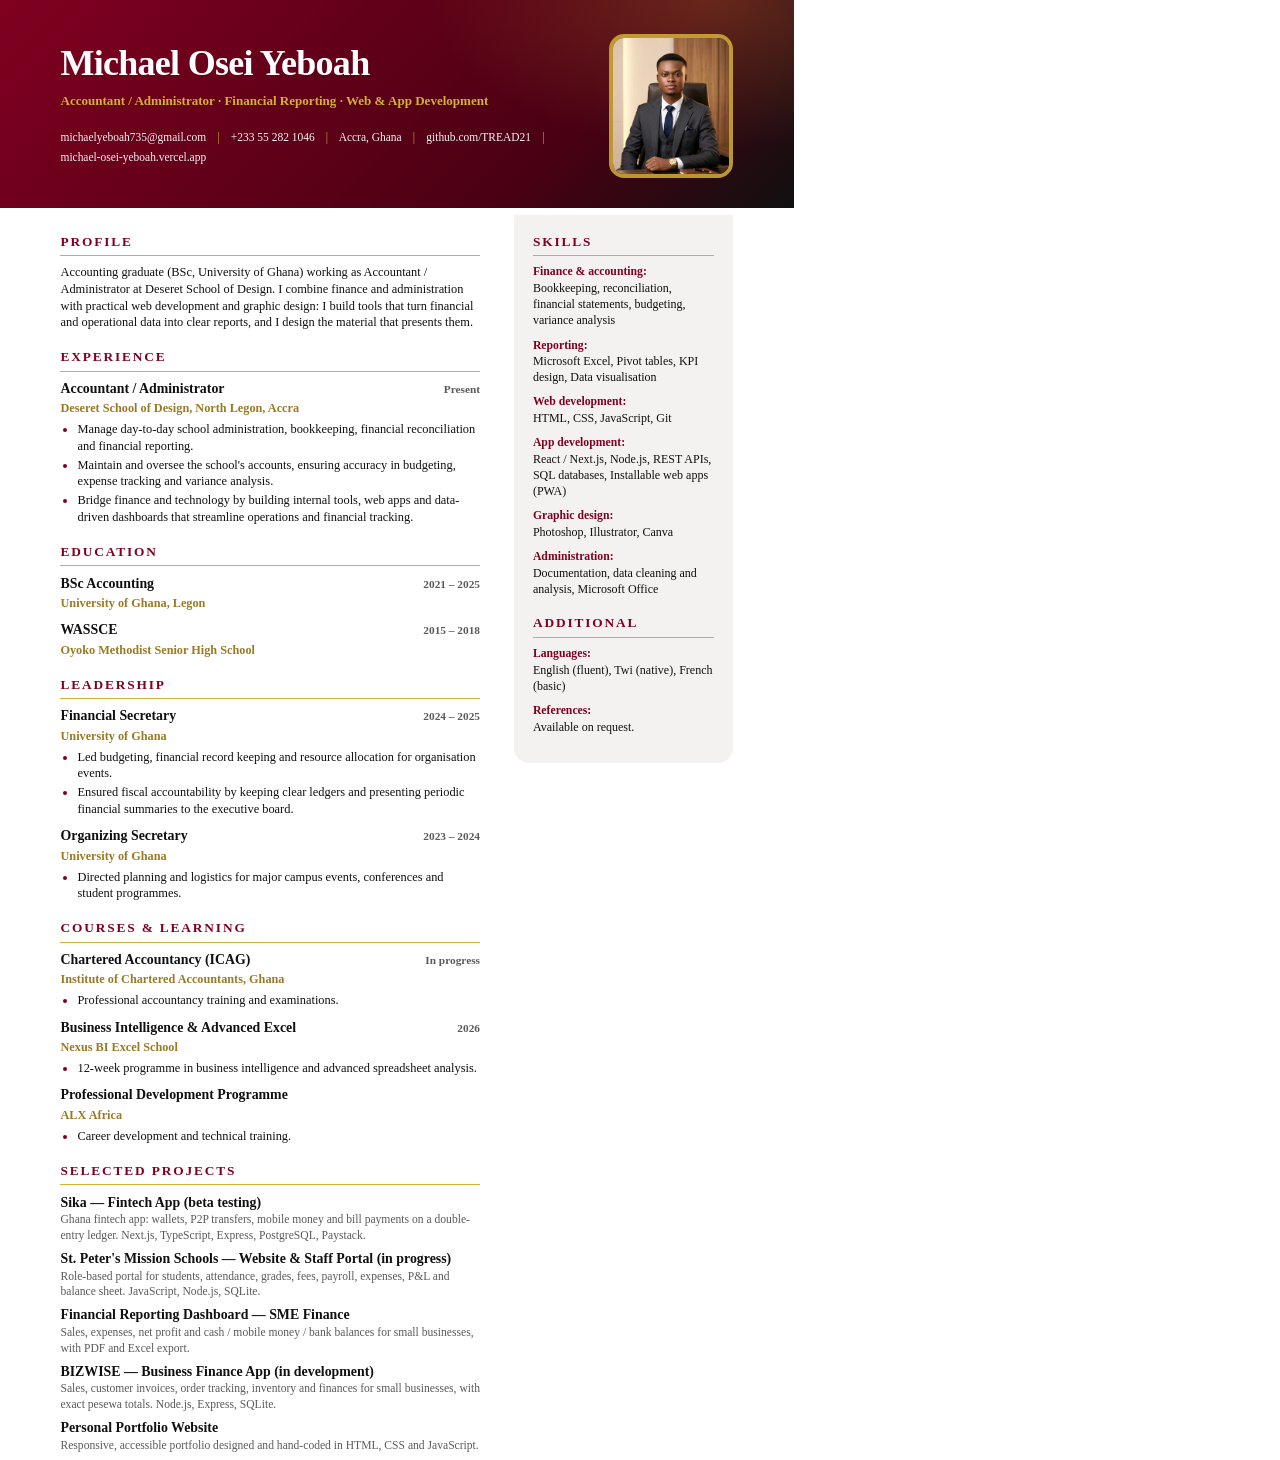
==== cv-source/cv.html @ 25b5ee8e "Add leadership roles, courses and updated About text From the Word CV: Financial Secretary and Organ" ====
<!doctype html><html lang="en"><head><meta charset="utf-8"><title>Michael Osei Yeboah — CV</title>
<style>
@page { size: A4; margin: 14mm 0 12mm; } @page :first { margin-top: 0; }
* { box-sizing: border-box; margin: 0; padding: 0; }
body { font-family: 'Times New Roman', Times, serif; color: #101010; font-size: 9.3pt; line-height: 1.34;
  -webkit-print-color-adjust: exact; print-color-adjust: exact; }
.page { width: 210mm; padding-bottom: 0; }
header { display: flex; align-items: center; gap: 8mm; padding: 9mm 16mm 8mm; color: #fff;
  background: radial-gradient(60% 120% at 90% 0%, rgba(212,175,55,.22), transparent 60%), linear-gradient(135deg, #800020, #4a0013 70%, #101010); }
header .id { flex: 1; min-width: 0; }
h1 { font-family: 'Times New Roman', Times, serif; font-size: 27pt; font-weight: 600; letter-spacing: -.02em; line-height: 1.05; }
.title { color: #D4AF37; font-weight: 700; font-size: 9.8pt; margin-top: 2.5mm; }
.contact { margin-top: 5mm; font-size: 8.6pt; line-height: 1.7; opacity: .95; } .contact span { white-space: nowrap; }
.contact .sep { color: #D4AF37; margin: 0 2.2mm; }
header img { width: 33mm; height: 38mm; object-fit: cover; object-position: center 18%; border-radius: 4mm; border: 1.2mm solid rgba(212,175,55,.85); }
main { padding: 2mm 16mm 0; display: grid; grid-template-columns: 1fr 58mm; gap: 9mm; }
h2 { font-family: 'Times New Roman', Times, serif; font-size: 10pt; letter-spacing: .14em; text-transform: uppercase; color: #800020;
  border-bottom: .5mm solid #D4AF37; padding-bottom: 1.2mm; margin: 4.6mm 0 2.2mm; }
h3 { font-size: 10.4pt; font-weight: 700; }
.row { display: flex; justify-content: space-between; align-items: baseline; gap: 4mm; }
.dates { font-size: 8.5pt; color: #5a5a5a; font-weight: 700; white-space: nowrap; }
.org { color: #9a7a22; font-weight: 700; font-size: 9.2pt; margin: .5mm 0 1.2mm; }
.entry { margin-bottom: 2.6mm; break-inside: avoid; } h2 { break-after: avoid; }
ul { padding-left: 4.5mm; } li { margin-bottom: .6mm; } li::marker { color: #800020; }
.proj { margin-bottom: 1.8mm; break-inside: avoid; } .proj p { color: #5a5a5a; font-size: 8.7pt; }
.side { align-self: start; background: #f4f2f0; border-radius: 0 0 4mm 4mm; padding: 0 5mm 5mm; }
.kv { margin-bottom: 2.4mm; font-size: 9pt; } .kv b { display: block; color: #800020; font-size: 8.8pt; }
mark { background: #fff3b0; color: inherit; padding: 0 .4mm; }
</style></head><body><div class="page">
<header><div class="id"><h1>Michael Osei Yeboah</h1><p class="title">Accountant / Administrator  ·  Financial Reporting  ·  Web &amp; App Development</p><p class="contact"><span>michaelyeboah735@gmail.com</span> <span class="sep">|</span> <span>+233 55 282 1046</span> <span class="sep">|</span> <span>Accra, Ghana</span> <span class="sep">|</span> <span>github.com/TREAD21</span> <span class="sep">|</span> <span>michael-osei-yeboah.vercel.app</span></p></div>
<img src="../assets/images/profile.jpg" alt=""></header>
<main><div>
<h2>Profile</h2><p>Accounting graduate (BSc, University of Ghana) working as Accountant / Administrator at Deseret School of Design. I combine finance and administration with practical web development and graphic design: I build tools that turn financial and operational data into clear reports, and I design the material that presents them.</p>
<h2>Experience</h2><div class="entry"><div class="row"><h3>Accountant / Administrator</h3><span class="dates">Present</span></div><p class="org">Deseret School of Design, North Legon, Accra</p><ul><li>Manage day-to-day school administration, bookkeeping, financial reconciliation and financial reporting.</li><li>Maintain and oversee the school&#x27;s accounts, ensuring accuracy in budgeting, expense tracking and variance analysis.</li><li>Bridge finance and technology by building internal tools, web apps and data-driven dashboards that streamline operations and financial tracking.</li></ul></div>
<h2>Education</h2><div class="entry"><div class="row"><h3>BSc Accounting</h3><span class="dates">2021 – 2025</span></div><p class="org">University of Ghana, Legon</p></div><div class="entry"><div class="row"><h3>WASSCE</h3><span class="dates">2015 – 2018</span></div><p class="org">Oyoko Methodist Senior High School</p></div>
<h2>Leadership</h2><div class="entry"><div class="row"><h3>Financial Secretary</h3><span class="dates">2024 – 2025</span></div><p class="org">University of Ghana</p><ul><li>Led budgeting, financial record keeping and resource allocation for organisation events.</li><li>Ensured fiscal accountability by keeping clear ledgers and presenting periodic financial summaries to the executive board.</li></ul></div><div class="entry"><div class="row"><h3>Organizing Secretary</h3><span class="dates">2023 – 2024</span></div><p class="org">University of Ghana</p><ul><li>Directed planning and logistics for major campus events, conferences and student programmes.</li></ul></div>
<h2>Courses &amp; learning</h2><div class="entry"><div class="row"><h3>Chartered Accountancy (ICAG)</h3><span class="dates">In progress</span></div><p class="org">Institute of Chartered Accountants, Ghana</p><ul><li>Professional accountancy training and examinations.</li></ul></div><div class="entry"><div class="row"><h3>Business Intelligence &amp; Advanced Excel</h3><span class="dates">2026</span></div><p class="org">Nexus BI Excel School</p><ul><li>12-week programme in business intelligence and advanced spreadsheet analysis.</li></ul></div><div class="entry"><div class="row"><h3>Professional Development Programme</h3><span class="dates"></span></div><p class="org">ALX Africa</p><ul><li>Career development and technical training.</li></ul></div>
<h2>Selected projects</h2><div class="proj"><h3>Sika — Fintech App (beta testing)</h3><p>Ghana fintech app: wallets, P2P transfers, mobile money and bill payments on a double-entry ledger. Next.js, TypeScript, Express, PostgreSQL, Paystack.</p></div><div class="proj"><h3>St. Peter&#x27;s Mission Schools — Website &amp; Staff Portal (in progress)</h3><p>Role-based portal for students, attendance, grades, fees, payroll, expenses, P&amp;L and balance sheet. JavaScript, Node.js, SQLite.</p></div><div class="proj"><h3>Financial Reporting Dashboard — SME Finance</h3><p>Sales, expenses, net profit and cash / mobile money / bank balances for small businesses, with PDF and Excel export.</p></div><div class="proj"><h3>BIZWISE — Business Finance App (in development)</h3><p>Sales, customer invoices, order tracking, inventory and finances for small businesses, with exact pesewa totals. Node.js, Express, SQLite.</p></div><div class="proj"><h3>Personal Portfolio Website</h3><p>Responsive, accessible portfolio designed and hand-coded in HTML, CSS and JavaScript.</p></div>
</div><aside class="side"><h2>Skills</h2><p class="kv"><b>Finance &amp; accounting:</b> Bookkeeping, reconciliation, financial statements, budgeting, variance analysis</p><p class="kv"><b>Reporting:</b> Microsoft Excel, Pivot tables, KPI design, Data visualisation</p><p class="kv"><b>Web development:</b> HTML, CSS, JavaScript, Git</p><p class="kv"><b>App development:</b> React / Next.js, Node.js, REST APIs, SQL databases, Installable web apps (PWA)</p><p class="kv"><b>Graphic design:</b> Photoshop, Illustrator, Canva</p><p class="kv"><b>Administration:</b> Documentation, data cleaning and analysis, Microsoft Office</p><h2>Additional</h2><p class="kv"><b>Languages:</b> English (fluent), Twi (native), French (basic)</p><p class="kv"><b>References:</b> Available on request.</p></aside></main>
</div></body></html>
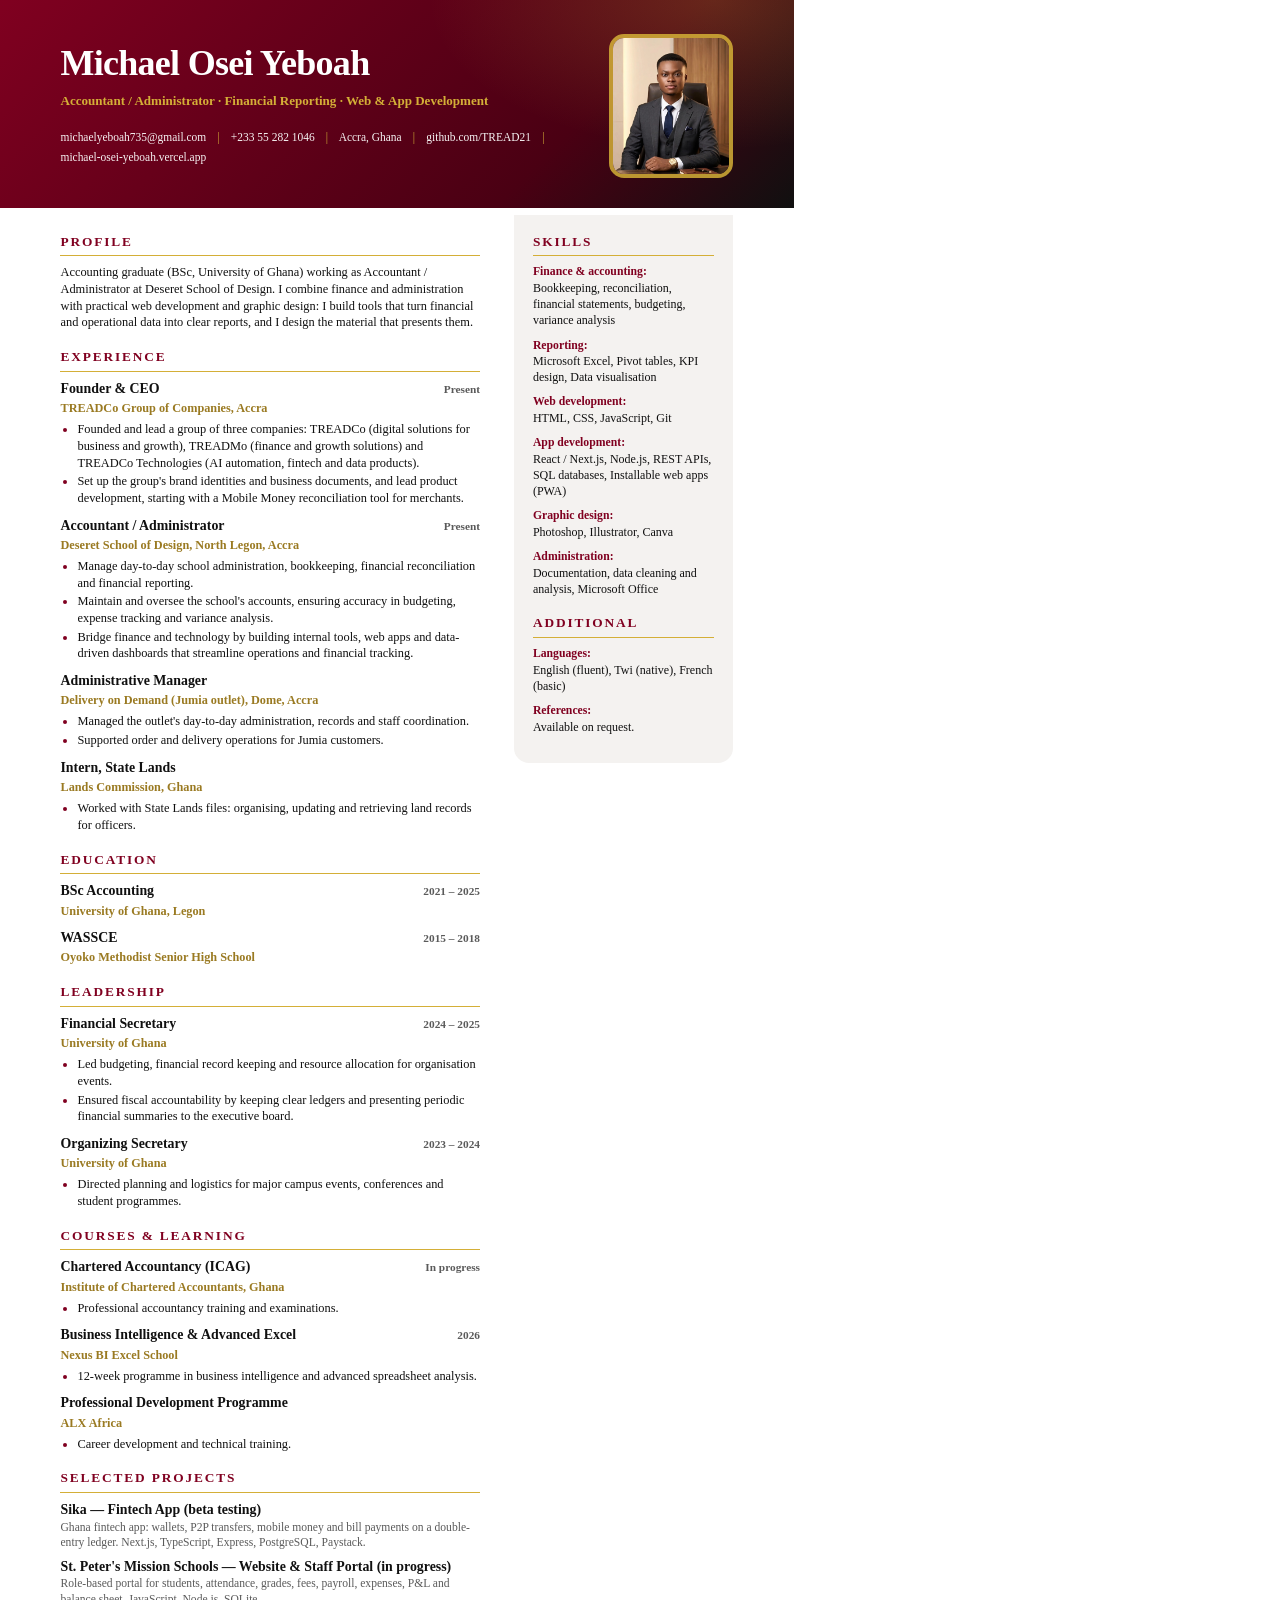
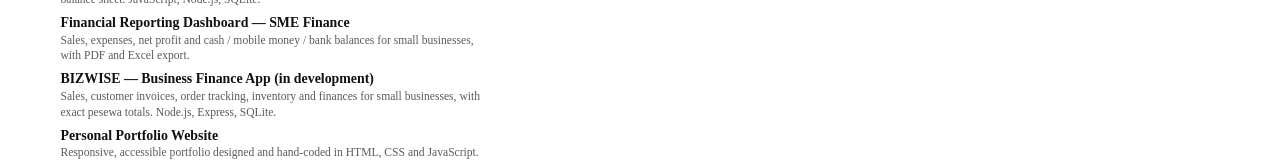
==== commit 6b6ccedc: "Add TREADCo, Jumia outlet and Lands Commission roles Founder & CEO of the TREADCo Group (TREADCo, TR" ====
--- a/cv-source/cv.html
+++ b/cv-source/cv.html
@@ -31,7 +31,7 @@
 <img src="../assets/images/profile.jpg" alt=""></header>
 <main><div>
 <h2>Profile</h2><p>Accounting graduate (BSc, University of Ghana) working as Accountant / Administrator at Deseret School of Design. I combine finance and administration with practical web development and graphic design: I build tools that turn financial and operational data into clear reports, and I design the material that presents them.</p>
-<h2>Experience</h2><div class="entry"><div class="row"><h3>Accountant / Administrator</h3><span class="dates">Present</span></div><p class="org">Deseret School of Design, North Legon, Accra</p><ul><li>Manage day-to-day school administration, bookkeeping, financial reconciliation and financial reporting.</li><li>Maintain and oversee the school&#x27;s accounts, ensuring accuracy in budgeting, expense tracking and variance analysis.</li><li>Bridge finance and technology by building internal tools, web apps and data-driven dashboards that streamline operations and financial tracking.</li></ul></div>
+<h2>Experience</h2><div class="entry"><div class="row"><h3>Founder &amp; CEO</h3><span class="dates">Present</span></div><p class="org">TREADCo Group of Companies, Accra</p><ul><li>Founded and lead a group of three companies: TREADCo (digital solutions for business and growth), TREADMo (finance and growth solutions) and TREADCo Technologies (AI automation, fintech and data products).</li><li>Set up the group&#x27;s brand identities and business documents, and lead product development, starting with a Mobile Money reconciliation tool for merchants.</li></ul></div><div class="entry"><div class="row"><h3>Accountant / Administrator</h3><span class="dates">Present</span></div><p class="org">Deseret School of Design, North Legon, Accra</p><ul><li>Manage day-to-day school administration, bookkeeping, financial reconciliation and financial reporting.</li><li>Maintain and oversee the school&#x27;s accounts, ensuring accuracy in budgeting, expense tracking and variance analysis.</li><li>Bridge finance and technology by building internal tools, web apps and data-driven dashboards that streamline operations and financial tracking.</li></ul></div><div class="entry"><div class="row"><h3>Administrative Manager</h3><span class="dates"></span></div><p class="org">Delivery on Demand (Jumia outlet), Dome, Accra</p><ul><li>Managed the outlet&#x27;s day-to-day administration, records and staff coordination.</li><li>Supported order and delivery operations for Jumia customers.</li></ul></div><div class="entry"><div class="row"><h3>Intern, State Lands</h3><span class="dates"></span></div><p class="org">Lands Commission, Ghana</p><ul><li>Worked with State Lands files: organising, updating and retrieving land records for officers.</li></ul></div>
 <h2>Education</h2><div class="entry"><div class="row"><h3>BSc Accounting</h3><span class="dates">2021 – 2025</span></div><p class="org">University of Ghana, Legon</p></div><div class="entry"><div class="row"><h3>WASSCE</h3><span class="dates">2015 – 2018</span></div><p class="org">Oyoko Methodist Senior High School</p></div>
 <h2>Leadership</h2><div class="entry"><div class="row"><h3>Financial Secretary</h3><span class="dates">2024 – 2025</span></div><p class="org">University of Ghana</p><ul><li>Led budgeting, financial record keeping and resource allocation for organisation events.</li><li>Ensured fiscal accountability by keeping clear ledgers and presenting periodic financial summaries to the executive board.</li></ul></div><div class="entry"><div class="row"><h3>Organizing Secretary</h3><span class="dates">2023 – 2024</span></div><p class="org">University of Ghana</p><ul><li>Directed planning and logistics for major campus events, conferences and student programmes.</li></ul></div>
 <h2>Courses &amp; learning</h2><div class="entry"><div class="row"><h3>Chartered Accountancy (ICAG)</h3><span class="dates">In progress</span></div><p class="org">Institute of Chartered Accountants, Ghana</p><ul><li>Professional accountancy training and examinations.</li></ul></div><div class="entry"><div class="row"><h3>Business Intelligence &amp; Advanced Excel</h3><span class="dates">2026</span></div><p class="org">Nexus BI Excel School</p><ul><li>12-week programme in business intelligence and advanced spreadsheet analysis.</li></ul></div><div class="entry"><div class="row"><h3>Professional Development Programme</h3><span class="dates"></span></div><p class="org">ALX Africa</p><ul><li>Career development and technical training.</li></ul></div>
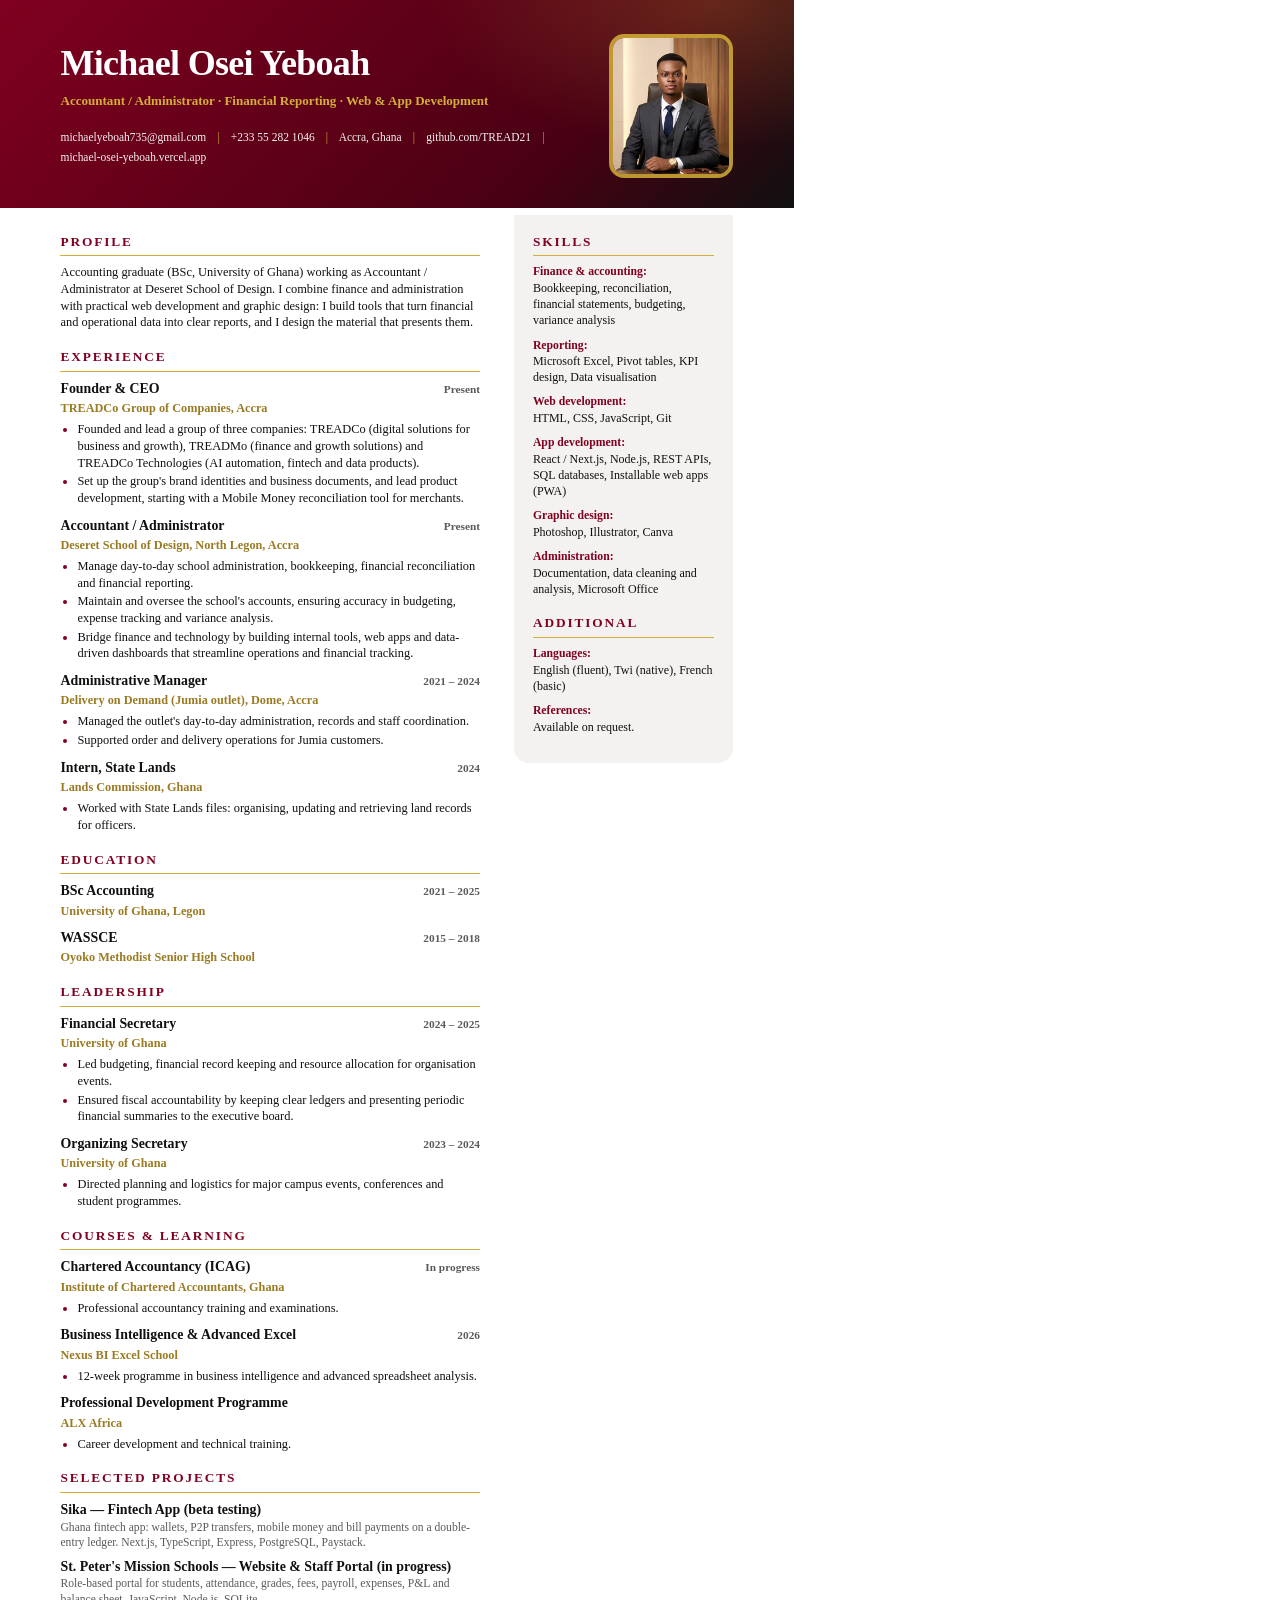
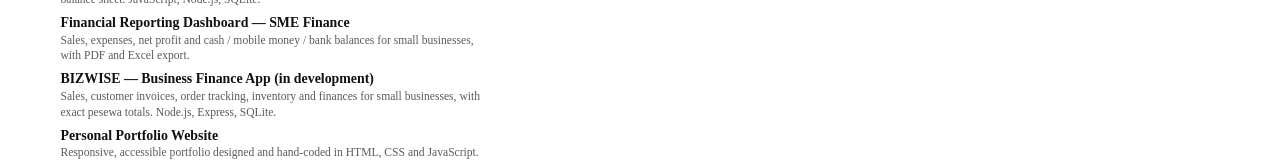
==== commit 6d1fac1d: "Add dates for the Jumia outlet (2021–2024) and Lands Commission (2024) roles Co-Authored-By: Claude " ====
--- a/cv-source/cv.html
+++ b/cv-source/cv.html
@@ -31,7 +31,7 @@
 <img src="../assets/images/profile.jpg" alt=""></header>
 <main><div>
 <h2>Profile</h2><p>Accounting graduate (BSc, University of Ghana) working as Accountant / Administrator at Deseret School of Design. I combine finance and administration with practical web development and graphic design: I build tools that turn financial and operational data into clear reports, and I design the material that presents them.</p>
-<h2>Experience</h2><div class="entry"><div class="row"><h3>Founder &amp; CEO</h3><span class="dates">Present</span></div><p class="org">TREADCo Group of Companies, Accra</p><ul><li>Founded and lead a group of three companies: TREADCo (digital solutions for business and growth), TREADMo (finance and growth solutions) and TREADCo Technologies (AI automation, fintech and data products).</li><li>Set up the group&#x27;s brand identities and business documents, and lead product development, starting with a Mobile Money reconciliation tool for merchants.</li></ul></div><div class="entry"><div class="row"><h3>Accountant / Administrator</h3><span class="dates">Present</span></div><p class="org">Deseret School of Design, North Legon, Accra</p><ul><li>Manage day-to-day school administration, bookkeeping, financial reconciliation and financial reporting.</li><li>Maintain and oversee the school&#x27;s accounts, ensuring accuracy in budgeting, expense tracking and variance analysis.</li><li>Bridge finance and technology by building internal tools, web apps and data-driven dashboards that streamline operations and financial tracking.</li></ul></div><div class="entry"><div class="row"><h3>Administrative Manager</h3><span class="dates"></span></div><p class="org">Delivery on Demand (Jumia outlet), Dome, Accra</p><ul><li>Managed the outlet&#x27;s day-to-day administration, records and staff coordination.</li><li>Supported order and delivery operations for Jumia customers.</li></ul></div><div class="entry"><div class="row"><h3>Intern, State Lands</h3><span class="dates"></span></div><p class="org">Lands Commission, Ghana</p><ul><li>Worked with State Lands files: organising, updating and retrieving land records for officers.</li></ul></div>
+<h2>Experience</h2><div class="entry"><div class="row"><h3>Founder &amp; CEO</h3><span class="dates">Present</span></div><p class="org">TREADCo Group of Companies, Accra</p><ul><li>Founded and lead a group of three companies: TREADCo (digital solutions for business and growth), TREADMo (finance and growth solutions) and TREADCo Technologies (AI automation, fintech and data products).</li><li>Set up the group&#x27;s brand identities and business documents, and lead product development, starting with a Mobile Money reconciliation tool for merchants.</li></ul></div><div class="entry"><div class="row"><h3>Accountant / Administrator</h3><span class="dates">Present</span></div><p class="org">Deseret School of Design, North Legon, Accra</p><ul><li>Manage day-to-day school administration, bookkeeping, financial reconciliation and financial reporting.</li><li>Maintain and oversee the school&#x27;s accounts, ensuring accuracy in budgeting, expense tracking and variance analysis.</li><li>Bridge finance and technology by building internal tools, web apps and data-driven dashboards that streamline operations and financial tracking.</li></ul></div><div class="entry"><div class="row"><h3>Administrative Manager</h3><span class="dates">2021 – 2024</span></div><p class="org">Delivery on Demand (Jumia outlet), Dome, Accra</p><ul><li>Managed the outlet&#x27;s day-to-day administration, records and staff coordination.</li><li>Supported order and delivery operations for Jumia customers.</li></ul></div><div class="entry"><div class="row"><h3>Intern, State Lands</h3><span class="dates">2024</span></div><p class="org">Lands Commission, Ghana</p><ul><li>Worked with State Lands files: organising, updating and retrieving land records for officers.</li></ul></div>
 <h2>Education</h2><div class="entry"><div class="row"><h3>BSc Accounting</h3><span class="dates">2021 – 2025</span></div><p class="org">University of Ghana, Legon</p></div><div class="entry"><div class="row"><h3>WASSCE</h3><span class="dates">2015 – 2018</span></div><p class="org">Oyoko Methodist Senior High School</p></div>
 <h2>Leadership</h2><div class="entry"><div class="row"><h3>Financial Secretary</h3><span class="dates">2024 – 2025</span></div><p class="org">University of Ghana</p><ul><li>Led budgeting, financial record keeping and resource allocation for organisation events.</li><li>Ensured fiscal accountability by keeping clear ledgers and presenting periodic financial summaries to the executive board.</li></ul></div><div class="entry"><div class="row"><h3>Organizing Secretary</h3><span class="dates">2023 – 2024</span></div><p class="org">University of Ghana</p><ul><li>Directed planning and logistics for major campus events, conferences and student programmes.</li></ul></div>
 <h2>Courses &amp; learning</h2><div class="entry"><div class="row"><h3>Chartered Accountancy (ICAG)</h3><span class="dates">In progress</span></div><p class="org">Institute of Chartered Accountants, Ghana</p><ul><li>Professional accountancy training and examinations.</li></ul></div><div class="entry"><div class="row"><h3>Business Intelligence &amp; Advanced Excel</h3><span class="dates">2026</span></div><p class="org">Nexus BI Excel School</p><ul><li>12-week programme in business intelligence and advanced spreadsheet analysis.</li></ul></div><div class="entry"><div class="row"><h3>Professional Development Programme</h3><span class="dates"></span></div><p class="org">ALX Africa</p><ul><li>Career development and technical training.</li></ul></div>
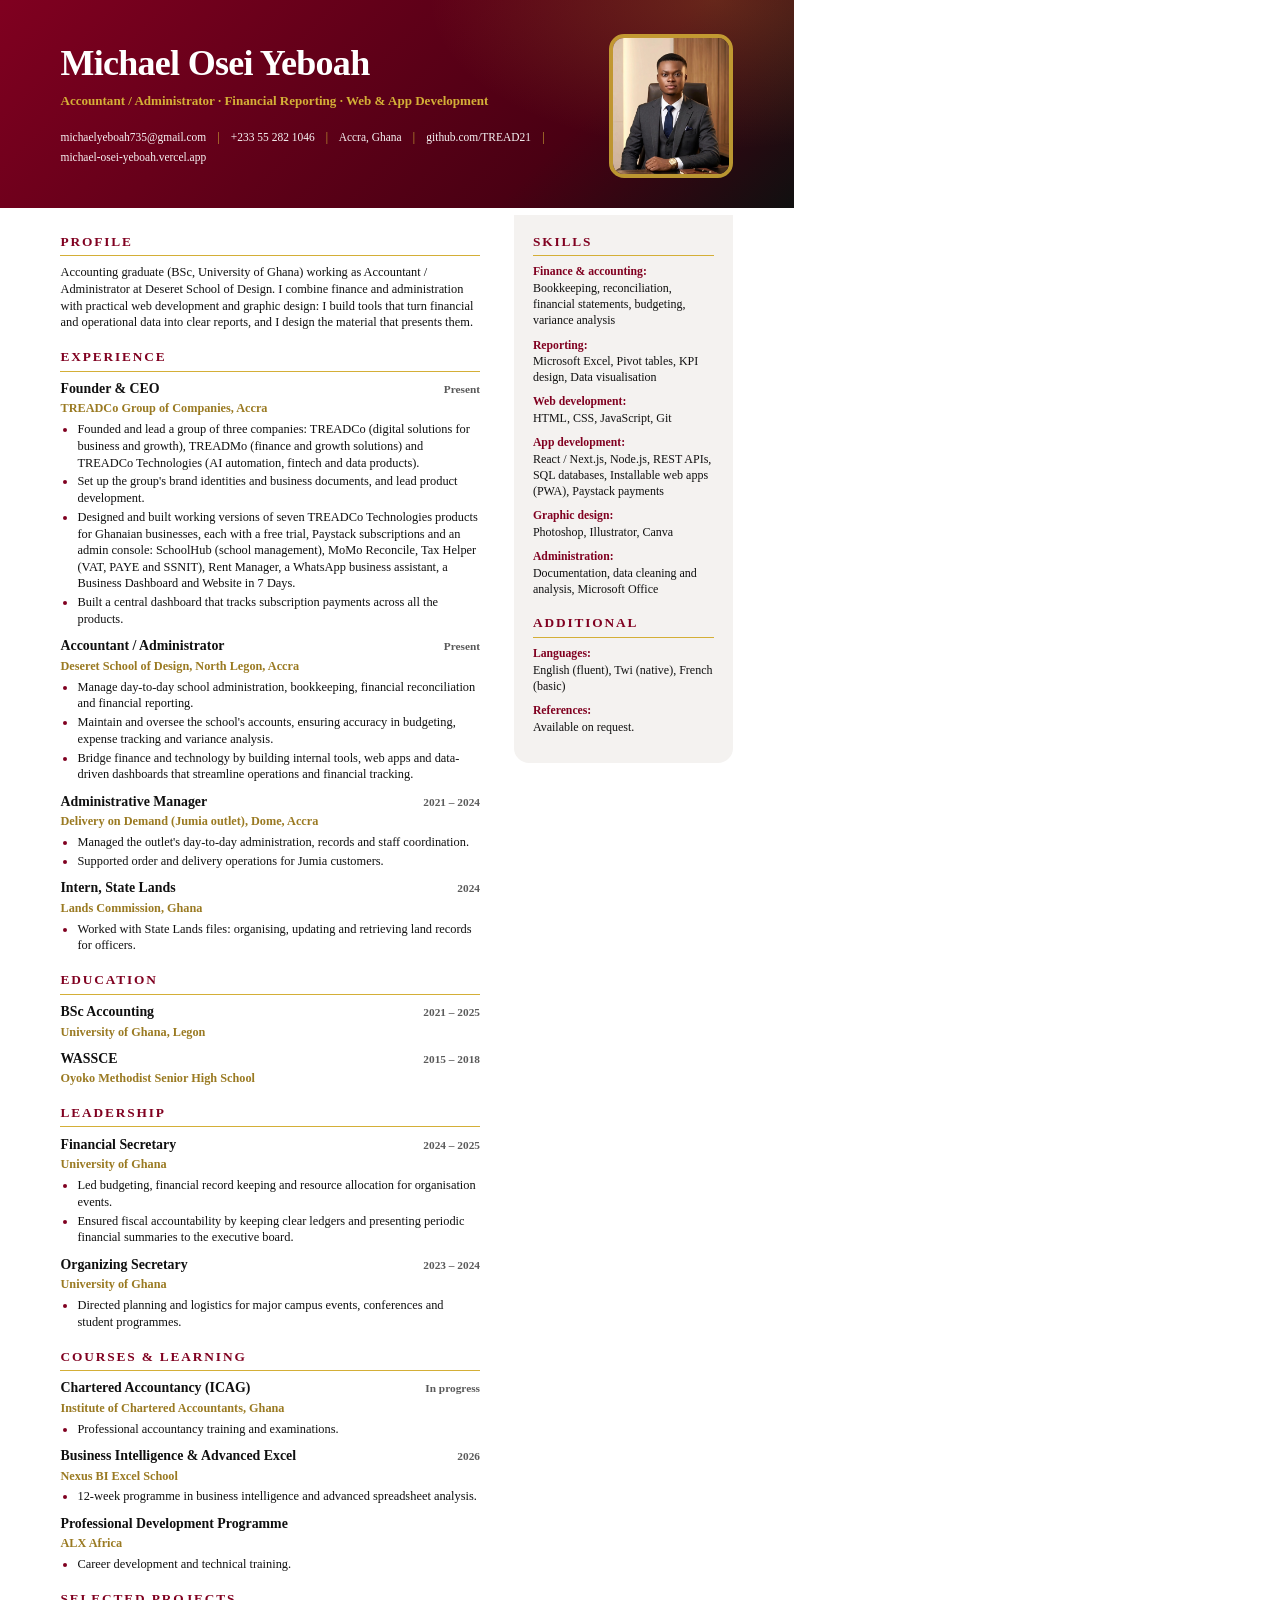
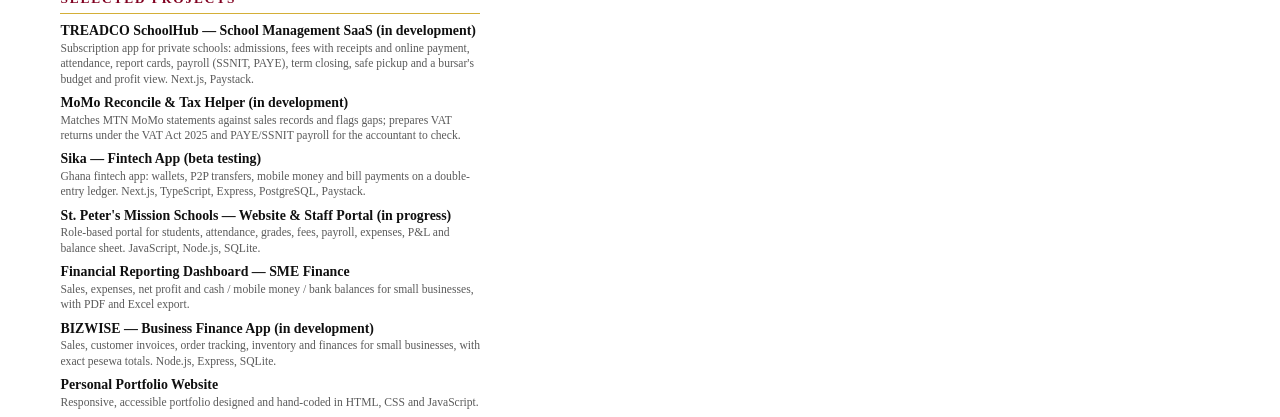
==== commit d63fecef: "Add TREADCo Technologies product work to the CV, résumé and website Co-Authored-By: Claude Opus 5.5 " ====
--- a/cv-source/cv.html
+++ b/cv-source/cv.html
@@ -31,10 +31,10 @@
 <img src="../assets/images/profile.jpg" alt=""></header>
 <main><div>
 <h2>Profile</h2><p>Accounting graduate (BSc, University of Ghana) working as Accountant / Administrator at Deseret School of Design. I combine finance and administration with practical web development and graphic design: I build tools that turn financial and operational data into clear reports, and I design the material that presents them.</p>
-<h2>Experience</h2><div class="entry"><div class="row"><h3>Founder &amp; CEO</h3><span class="dates">Present</span></div><p class="org">TREADCo Group of Companies, Accra</p><ul><li>Founded and lead a group of three companies: TREADCo (digital solutions for business and growth), TREADMo (finance and growth solutions) and TREADCo Technologies (AI automation, fintech and data products).</li><li>Set up the group&#x27;s brand identities and business documents, and lead product development, starting with a Mobile Money reconciliation tool for merchants.</li></ul></div><div class="entry"><div class="row"><h3>Accountant / Administrator</h3><span class="dates">Present</span></div><p class="org">Deseret School of Design, North Legon, Accra</p><ul><li>Manage day-to-day school administration, bookkeeping, financial reconciliation and financial reporting.</li><li>Maintain and oversee the school&#x27;s accounts, ensuring accuracy in budgeting, expense tracking and variance analysis.</li><li>Bridge finance and technology by building internal tools, web apps and data-driven dashboards that streamline operations and financial tracking.</li></ul></div><div class="entry"><div class="row"><h3>Administrative Manager</h3><span class="dates">2021 – 2024</span></div><p class="org">Delivery on Demand (Jumia outlet), Dome, Accra</p><ul><li>Managed the outlet&#x27;s day-to-day administration, records and staff coordination.</li><li>Supported order and delivery operations for Jumia customers.</li></ul></div><div class="entry"><div class="row"><h3>Intern, State Lands</h3><span class="dates">2024</span></div><p class="org">Lands Commission, Ghana</p><ul><li>Worked with State Lands files: organising, updating and retrieving land records for officers.</li></ul></div>
+<h2>Experience</h2><div class="entry"><div class="row"><h3>Founder &amp; CEO</h3><span class="dates">Present</span></div><p class="org">TREADCo Group of Companies, Accra</p><ul><li>Founded and lead a group of three companies: TREADCo (digital solutions for business and growth), TREADMo (finance and growth solutions) and TREADCo Technologies (AI automation, fintech and data products).</li><li>Set up the group&#x27;s brand identities and business documents, and lead product development.</li><li>Designed and built working versions of seven TREADCo Technologies products for Ghanaian businesses, each with a free trial, Paystack subscriptions and an admin console: SchoolHub (school management), MoMo Reconcile, Tax Helper (VAT, PAYE and SSNIT), Rent Manager, a WhatsApp business assistant, a Business Dashboard and Website in 7 Days.</li><li>Built a central dashboard that tracks subscription payments across all the products.</li></ul></div><div class="entry"><div class="row"><h3>Accountant / Administrator</h3><span class="dates">Present</span></div><p class="org">Deseret School of Design, North Legon, Accra</p><ul><li>Manage day-to-day school administration, bookkeeping, financial reconciliation and financial reporting.</li><li>Maintain and oversee the school&#x27;s accounts, ensuring accuracy in budgeting, expense tracking and variance analysis.</li><li>Bridge finance and technology by building internal tools, web apps and data-driven dashboards that streamline operations and financial tracking.</li></ul></div><div class="entry"><div class="row"><h3>Administrative Manager</h3><span class="dates">2021 – 2024</span></div><p class="org">Delivery on Demand (Jumia outlet), Dome, Accra</p><ul><li>Managed the outlet&#x27;s day-to-day administration, records and staff coordination.</li><li>Supported order and delivery operations for Jumia customers.</li></ul></div><div class="entry"><div class="row"><h3>Intern, State Lands</h3><span class="dates">2024</span></div><p class="org">Lands Commission, Ghana</p><ul><li>Worked with State Lands files: organising, updating and retrieving land records for officers.</li></ul></div>
 <h2>Education</h2><div class="entry"><div class="row"><h3>BSc Accounting</h3><span class="dates">2021 – 2025</span></div><p class="org">University of Ghana, Legon</p></div><div class="entry"><div class="row"><h3>WASSCE</h3><span class="dates">2015 – 2018</span></div><p class="org">Oyoko Methodist Senior High School</p></div>
 <h2>Leadership</h2><div class="entry"><div class="row"><h3>Financial Secretary</h3><span class="dates">2024 – 2025</span></div><p class="org">University of Ghana</p><ul><li>Led budgeting, financial record keeping and resource allocation for organisation events.</li><li>Ensured fiscal accountability by keeping clear ledgers and presenting periodic financial summaries to the executive board.</li></ul></div><div class="entry"><div class="row"><h3>Organizing Secretary</h3><span class="dates">2023 – 2024</span></div><p class="org">University of Ghana</p><ul><li>Directed planning and logistics for major campus events, conferences and student programmes.</li></ul></div>
 <h2>Courses &amp; learning</h2><div class="entry"><div class="row"><h3>Chartered Accountancy (ICAG)</h3><span class="dates">In progress</span></div><p class="org">Institute of Chartered Accountants, Ghana</p><ul><li>Professional accountancy training and examinations.</li></ul></div><div class="entry"><div class="row"><h3>Business Intelligence &amp; Advanced Excel</h3><span class="dates">2026</span></div><p class="org">Nexus BI Excel School</p><ul><li>12-week programme in business intelligence and advanced spreadsheet analysis.</li></ul></div><div class="entry"><div class="row"><h3>Professional Development Programme</h3><span class="dates"></span></div><p class="org">ALX Africa</p><ul><li>Career development and technical training.</li></ul></div>
-<h2>Selected projects</h2><div class="proj"><h3>Sika — Fintech App (beta testing)</h3><p>Ghana fintech app: wallets, P2P transfers, mobile money and bill payments on a double-entry ledger. Next.js, TypeScript, Express, PostgreSQL, Paystack.</p></div><div class="proj"><h3>St. Peter&#x27;s Mission Schools — Website &amp; Staff Portal (in progress)</h3><p>Role-based portal for students, attendance, grades, fees, payroll, expenses, P&amp;L and balance sheet. JavaScript, Node.js, SQLite.</p></div><div class="proj"><h3>Financial Reporting Dashboard — SME Finance</h3><p>Sales, expenses, net profit and cash / mobile money / bank balances for small businesses, with PDF and Excel export.</p></div><div class="proj"><h3>BIZWISE — Business Finance App (in development)</h3><p>Sales, customer invoices, order tracking, inventory and finances for small businesses, with exact pesewa totals. Node.js, Express, SQLite.</p></div><div class="proj"><h3>Personal Portfolio Website</h3><p>Responsive, accessible portfolio designed and hand-coded in HTML, CSS and JavaScript.</p></div>
-</div><aside class="side"><h2>Skills</h2><p class="kv"><b>Finance &amp; accounting:</b> Bookkeeping, reconciliation, financial statements, budgeting, variance analysis</p><p class="kv"><b>Reporting:</b> Microsoft Excel, Pivot tables, KPI design, Data visualisation</p><p class="kv"><b>Web development:</b> HTML, CSS, JavaScript, Git</p><p class="kv"><b>App development:</b> React / Next.js, Node.js, REST APIs, SQL databases, Installable web apps (PWA)</p><p class="kv"><b>Graphic design:</b> Photoshop, Illustrator, Canva</p><p class="kv"><b>Administration:</b> Documentation, data cleaning and analysis, Microsoft Office</p><h2>Additional</h2><p class="kv"><b>Languages:</b> English (fluent), Twi (native), French (basic)</p><p class="kv"><b>References:</b> Available on request.</p></aside></main>
+<h2>Selected projects</h2><div class="proj"><h3>TREADCO SchoolHub — School Management SaaS (in development)</h3><p>Subscription app for private schools: admissions, fees with receipts and online payment, attendance, report cards, payroll (SSNIT, PAYE), term closing, safe pickup and a bursar&#x27;s budget and profit view. Next.js, Paystack.</p></div><div class="proj"><h3>MoMo Reconcile &amp; Tax Helper (in development)</h3><p>Matches MTN MoMo statements against sales records and flags gaps; prepares VAT returns under the VAT Act 2025 and PAYE/SSNIT payroll for the accountant to check.</p></div><div class="proj"><h3>Sika — Fintech App (beta testing)</h3><p>Ghana fintech app: wallets, P2P transfers, mobile money and bill payments on a double-entry ledger. Next.js, TypeScript, Express, PostgreSQL, Paystack.</p></div><div class="proj"><h3>St. Peter&#x27;s Mission Schools — Website &amp; Staff Portal (in progress)</h3><p>Role-based portal for students, attendance, grades, fees, payroll, expenses, P&amp;L and balance sheet. JavaScript, Node.js, SQLite.</p></div><div class="proj"><h3>Financial Reporting Dashboard — SME Finance</h3><p>Sales, expenses, net profit and cash / mobile money / bank balances for small businesses, with PDF and Excel export.</p></div><div class="proj"><h3>BIZWISE — Business Finance App (in development)</h3><p>Sales, customer invoices, order tracking, inventory and finances for small businesses, with exact pesewa totals. Node.js, Express, SQLite.</p></div><div class="proj"><h3>Personal Portfolio Website</h3><p>Responsive, accessible portfolio designed and hand-coded in HTML, CSS and JavaScript.</p></div>
+</div><aside class="side"><h2>Skills</h2><p class="kv"><b>Finance &amp; accounting:</b> Bookkeeping, reconciliation, financial statements, budgeting, variance analysis</p><p class="kv"><b>Reporting:</b> Microsoft Excel, Pivot tables, KPI design, Data visualisation</p><p class="kv"><b>Web development:</b> HTML, CSS, JavaScript, Git</p><p class="kv"><b>App development:</b> React / Next.js, Node.js, REST APIs, SQL databases, Installable web apps (PWA), Paystack payments</p><p class="kv"><b>Graphic design:</b> Photoshop, Illustrator, Canva</p><p class="kv"><b>Administration:</b> Documentation, data cleaning and analysis, Microsoft Office</p><h2>Additional</h2><p class="kv"><b>Languages:</b> English (fluent), Twi (native), French (basic)</p><p class="kv"><b>References:</b> Available on request.</p></aside></main>
 </div></body></html>
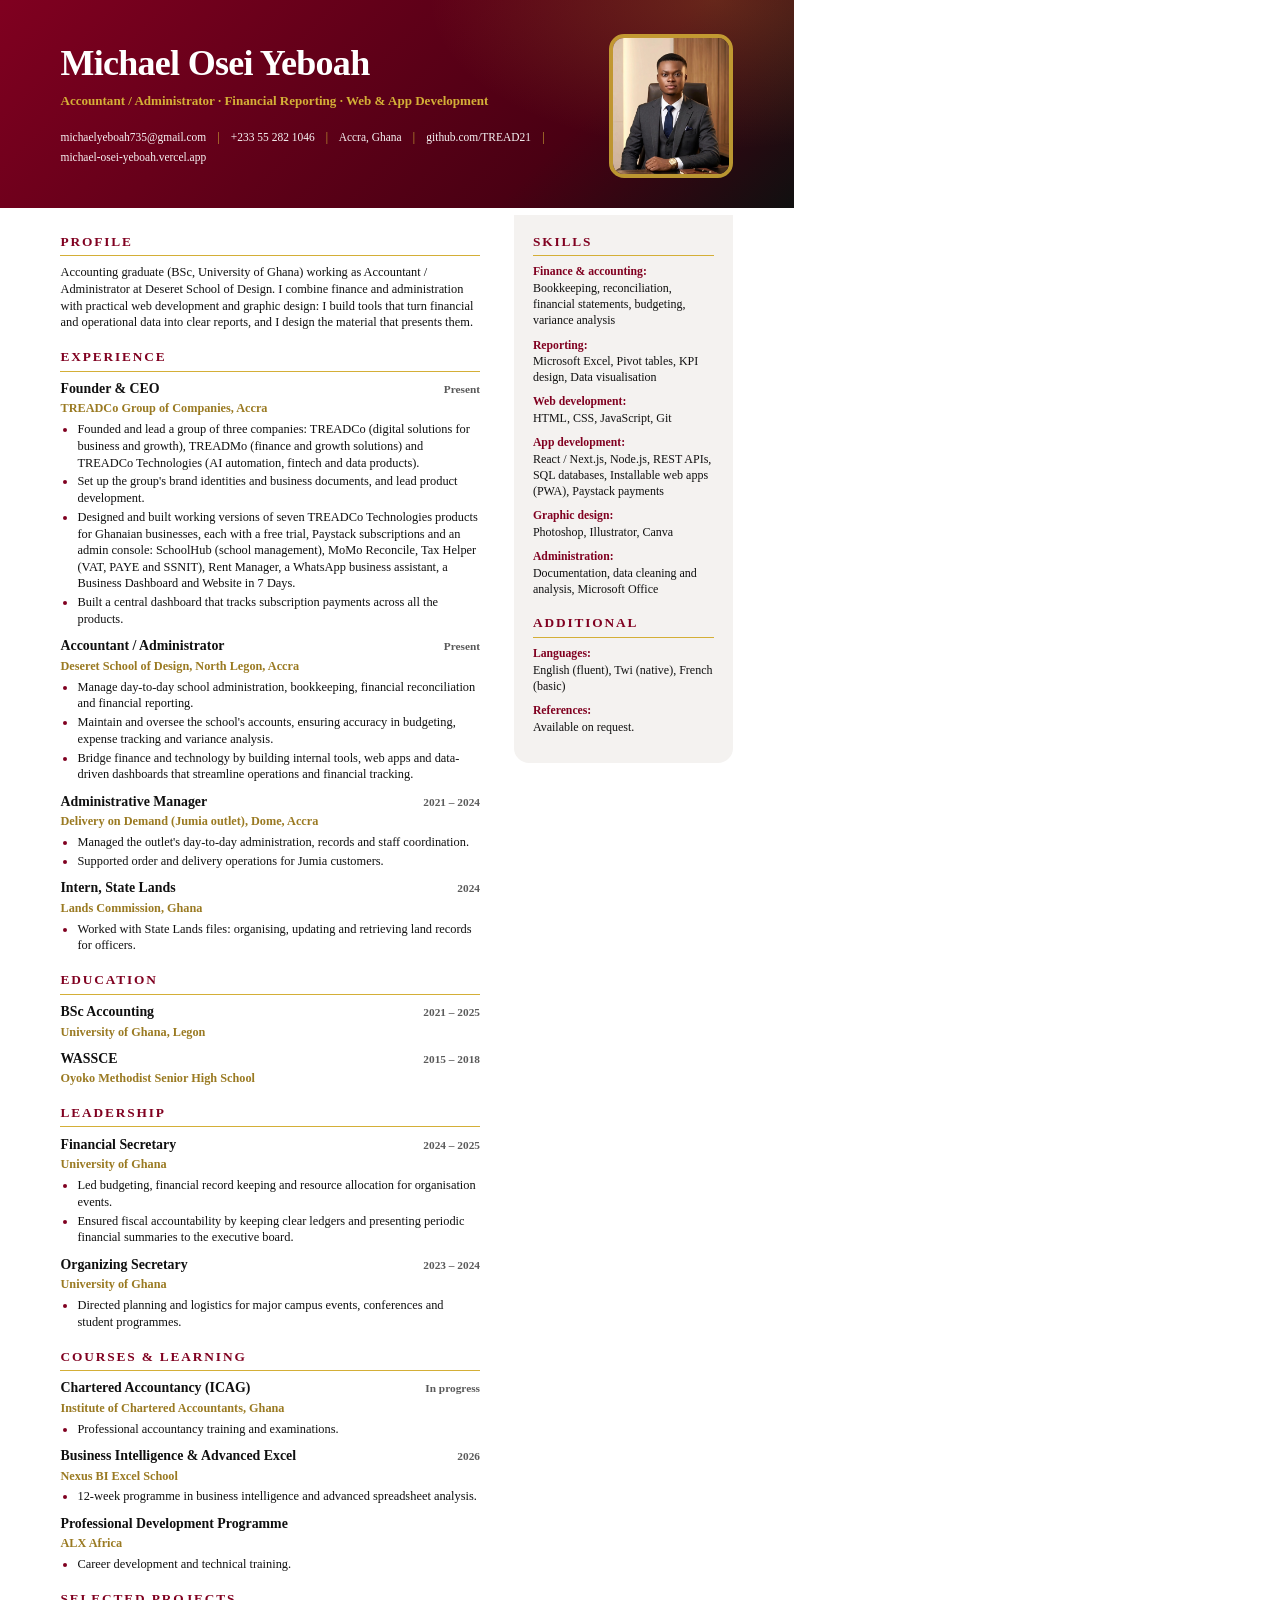
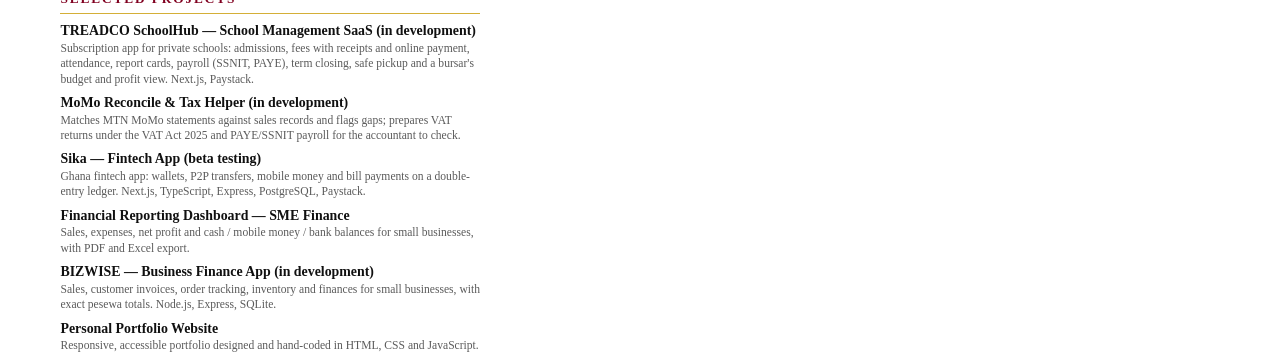
==== commit 5e8f1cf8: "Remove St. Peter's from the CV and résumé Co-Authored-By: Claude Opus 5.5 <noreply@anthropic.com>" ====
--- a/cv-source/cv.html
+++ b/cv-source/cv.html
@@ -35,6 +35,6 @@
 <h2>Education</h2><div class="entry"><div class="row"><h3>BSc Accounting</h3><span class="dates">2021 – 2025</span></div><p class="org">University of Ghana, Legon</p></div><div class="entry"><div class="row"><h3>WASSCE</h3><span class="dates">2015 – 2018</span></div><p class="org">Oyoko Methodist Senior High School</p></div>
 <h2>Leadership</h2><div class="entry"><div class="row"><h3>Financial Secretary</h3><span class="dates">2024 – 2025</span></div><p class="org">University of Ghana</p><ul><li>Led budgeting, financial record keeping and resource allocation for organisation events.</li><li>Ensured fiscal accountability by keeping clear ledgers and presenting periodic financial summaries to the executive board.</li></ul></div><div class="entry"><div class="row"><h3>Organizing Secretary</h3><span class="dates">2023 – 2024</span></div><p class="org">University of Ghana</p><ul><li>Directed planning and logistics for major campus events, conferences and student programmes.</li></ul></div>
 <h2>Courses &amp; learning</h2><div class="entry"><div class="row"><h3>Chartered Accountancy (ICAG)</h3><span class="dates">In progress</span></div><p class="org">Institute of Chartered Accountants, Ghana</p><ul><li>Professional accountancy training and examinations.</li></ul></div><div class="entry"><div class="row"><h3>Business Intelligence &amp; Advanced Excel</h3><span class="dates">2026</span></div><p class="org">Nexus BI Excel School</p><ul><li>12-week programme in business intelligence and advanced spreadsheet analysis.</li></ul></div><div class="entry"><div class="row"><h3>Professional Development Programme</h3><span class="dates"></span></div><p class="org">ALX Africa</p><ul><li>Career development and technical training.</li></ul></div>
-<h2>Selected projects</h2><div class="proj"><h3>TREADCO SchoolHub — School Management SaaS (in development)</h3><p>Subscription app for private schools: admissions, fees with receipts and online payment, attendance, report cards, payroll (SSNIT, PAYE), term closing, safe pickup and a bursar&#x27;s budget and profit view. Next.js, Paystack.</p></div><div class="proj"><h3>MoMo Reconcile &amp; Tax Helper (in development)</h3><p>Matches MTN MoMo statements against sales records and flags gaps; prepares VAT returns under the VAT Act 2025 and PAYE/SSNIT payroll for the accountant to check.</p></div><div class="proj"><h3>Sika — Fintech App (beta testing)</h3><p>Ghana fintech app: wallets, P2P transfers, mobile money and bill payments on a double-entry ledger. Next.js, TypeScript, Express, PostgreSQL, Paystack.</p></div><div class="proj"><h3>St. Peter&#x27;s Mission Schools — Website &amp; Staff Portal (in progress)</h3><p>Role-based portal for students, attendance, grades, fees, payroll, expenses, P&amp;L and balance sheet. JavaScript, Node.js, SQLite.</p></div><div class="proj"><h3>Financial Reporting Dashboard — SME Finance</h3><p>Sales, expenses, net profit and cash / mobile money / bank balances for small businesses, with PDF and Excel export.</p></div><div class="proj"><h3>BIZWISE — Business Finance App (in development)</h3><p>Sales, customer invoices, order tracking, inventory and finances for small businesses, with exact pesewa totals. Node.js, Express, SQLite.</p></div><div class="proj"><h3>Personal Portfolio Website</h3><p>Responsive, accessible portfolio designed and hand-coded in HTML, CSS and JavaScript.</p></div>
+<h2>Selected projects</h2><div class="proj"><h3>TREADCO SchoolHub — School Management SaaS (in development)</h3><p>Subscription app for private schools: admissions, fees with receipts and online payment, attendance, report cards, payroll (SSNIT, PAYE), term closing, safe pickup and a bursar&#x27;s budget and profit view. Next.js, Paystack.</p></div><div class="proj"><h3>MoMo Reconcile &amp; Tax Helper (in development)</h3><p>Matches MTN MoMo statements against sales records and flags gaps; prepares VAT returns under the VAT Act 2025 and PAYE/SSNIT payroll for the accountant to check.</p></div><div class="proj"><h3>Sika — Fintech App (beta testing)</h3><p>Ghana fintech app: wallets, P2P transfers, mobile money and bill payments on a double-entry ledger. Next.js, TypeScript, Express, PostgreSQL, Paystack.</p></div><div class="proj"><h3>Financial Reporting Dashboard — SME Finance</h3><p>Sales, expenses, net profit and cash / mobile money / bank balances for small businesses, with PDF and Excel export.</p></div><div class="proj"><h3>BIZWISE — Business Finance App (in development)</h3><p>Sales, customer invoices, order tracking, inventory and finances for small businesses, with exact pesewa totals. Node.js, Express, SQLite.</p></div><div class="proj"><h3>Personal Portfolio Website</h3><p>Responsive, accessible portfolio designed and hand-coded in HTML, CSS and JavaScript.</p></div>
 </div><aside class="side"><h2>Skills</h2><p class="kv"><b>Finance &amp; accounting:</b> Bookkeeping, reconciliation, financial statements, budgeting, variance analysis</p><p class="kv"><b>Reporting:</b> Microsoft Excel, Pivot tables, KPI design, Data visualisation</p><p class="kv"><b>Web development:</b> HTML, CSS, JavaScript, Git</p><p class="kv"><b>App development:</b> React / Next.js, Node.js, REST APIs, SQL databases, Installable web apps (PWA), Paystack payments</p><p class="kv"><b>Graphic design:</b> Photoshop, Illustrator, Canva</p><p class="kv"><b>Administration:</b> Documentation, data cleaning and analysis, Microsoft Office</p><h2>Additional</h2><p class="kv"><b>Languages:</b> English (fluent), Twi (native), French (basic)</p><p class="kv"><b>References:</b> Available on request.</p></aside></main>
 </div></body></html>
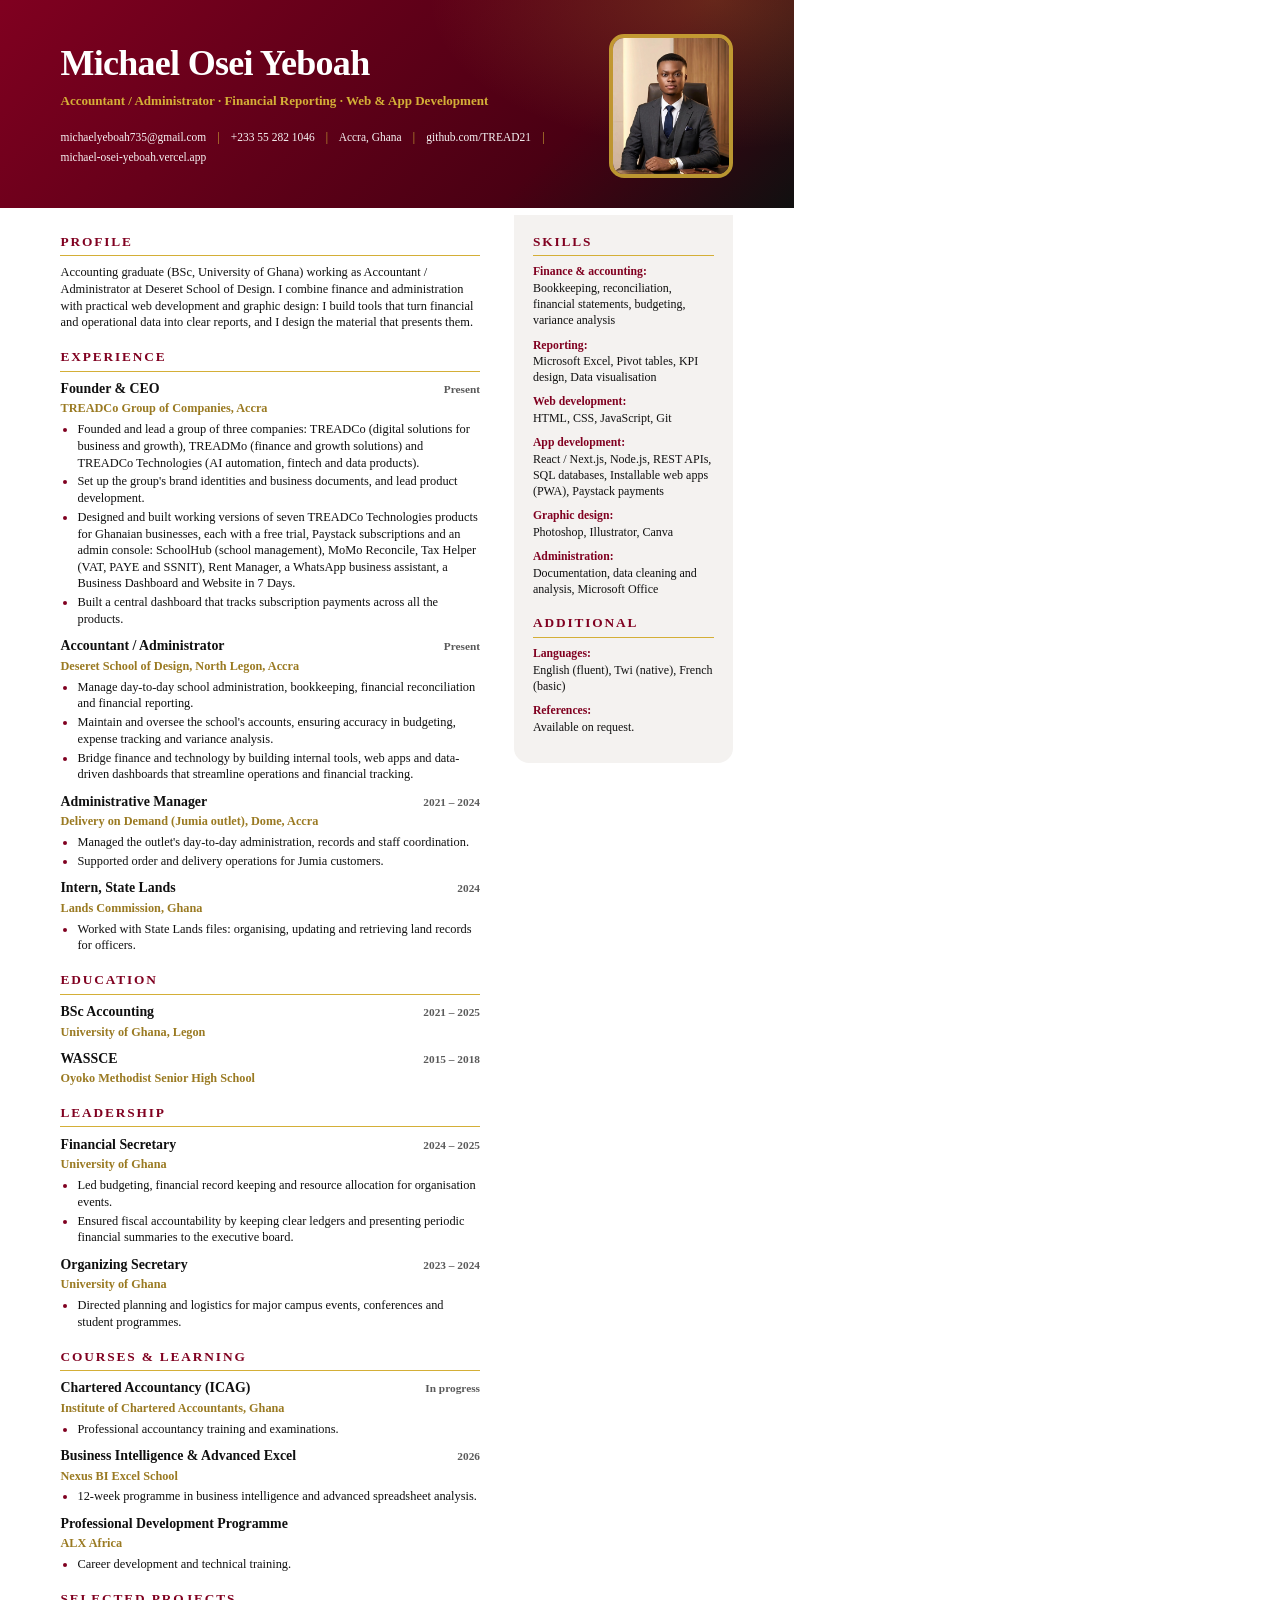
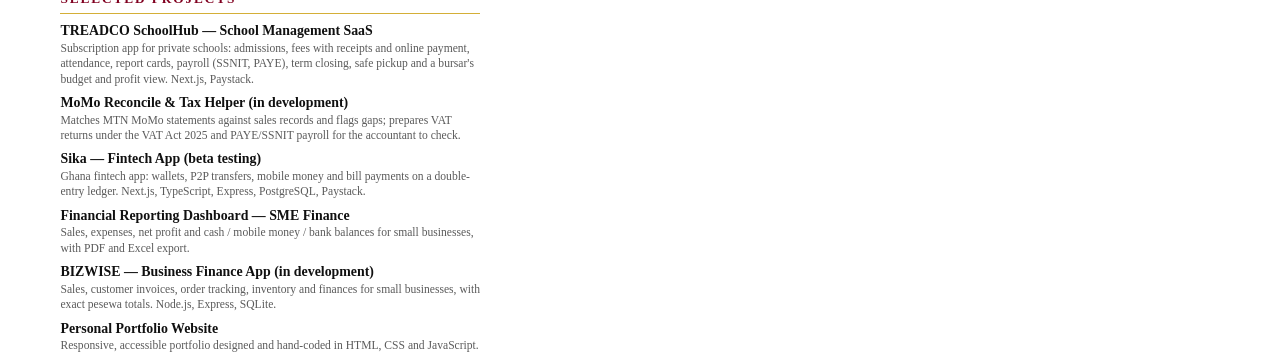
==== commit 046ee4bb: "Drop the in-development label from SchoolHub Co-Authored-By: Claude Opus 5.5 <noreply@anthropic.com>" ====
--- a/cv-source/cv.html
+++ b/cv-source/cv.html
@@ -35,6 +35,6 @@
 <h2>Education</h2><div class="entry"><div class="row"><h3>BSc Accounting</h3><span class="dates">2021 – 2025</span></div><p class="org">University of Ghana, Legon</p></div><div class="entry"><div class="row"><h3>WASSCE</h3><span class="dates">2015 – 2018</span></div><p class="org">Oyoko Methodist Senior High School</p></div>
 <h2>Leadership</h2><div class="entry"><div class="row"><h3>Financial Secretary</h3><span class="dates">2024 – 2025</span></div><p class="org">University of Ghana</p><ul><li>Led budgeting, financial record keeping and resource allocation for organisation events.</li><li>Ensured fiscal accountability by keeping clear ledgers and presenting periodic financial summaries to the executive board.</li></ul></div><div class="entry"><div class="row"><h3>Organizing Secretary</h3><span class="dates">2023 – 2024</span></div><p class="org">University of Ghana</p><ul><li>Directed planning and logistics for major campus events, conferences and student programmes.</li></ul></div>
 <h2>Courses &amp; learning</h2><div class="entry"><div class="row"><h3>Chartered Accountancy (ICAG)</h3><span class="dates">In progress</span></div><p class="org">Institute of Chartered Accountants, Ghana</p><ul><li>Professional accountancy training and examinations.</li></ul></div><div class="entry"><div class="row"><h3>Business Intelligence &amp; Advanced Excel</h3><span class="dates">2026</span></div><p class="org">Nexus BI Excel School</p><ul><li>12-week programme in business intelligence and advanced spreadsheet analysis.</li></ul></div><div class="entry"><div class="row"><h3>Professional Development Programme</h3><span class="dates"></span></div><p class="org">ALX Africa</p><ul><li>Career development and technical training.</li></ul></div>
-<h2>Selected projects</h2><div class="proj"><h3>TREADCO SchoolHub — School Management SaaS (in development)</h3><p>Subscription app for private schools: admissions, fees with receipts and online payment, attendance, report cards, payroll (SSNIT, PAYE), term closing, safe pickup and a bursar&#x27;s budget and profit view. Next.js, Paystack.</p></div><div class="proj"><h3>MoMo Reconcile &amp; Tax Helper (in development)</h3><p>Matches MTN MoMo statements against sales records and flags gaps; prepares VAT returns under the VAT Act 2025 and PAYE/SSNIT payroll for the accountant to check.</p></div><div class="proj"><h3>Sika — Fintech App (beta testing)</h3><p>Ghana fintech app: wallets, P2P transfers, mobile money and bill payments on a double-entry ledger. Next.js, TypeScript, Express, PostgreSQL, Paystack.</p></div><div class="proj"><h3>Financial Reporting Dashboard — SME Finance</h3><p>Sales, expenses, net profit and cash / mobile money / bank balances for small businesses, with PDF and Excel export.</p></div><div class="proj"><h3>BIZWISE — Business Finance App (in development)</h3><p>Sales, customer invoices, order tracking, inventory and finances for small businesses, with exact pesewa totals. Node.js, Express, SQLite.</p></div><div class="proj"><h3>Personal Portfolio Website</h3><p>Responsive, accessible portfolio designed and hand-coded in HTML, CSS and JavaScript.</p></div>
+<h2>Selected projects</h2><div class="proj"><h3>TREADCO SchoolHub — School Management SaaS</h3><p>Subscription app for private schools: admissions, fees with receipts and online payment, attendance, report cards, payroll (SSNIT, PAYE), term closing, safe pickup and a bursar&#x27;s budget and profit view. Next.js, Paystack.</p></div><div class="proj"><h3>MoMo Reconcile &amp; Tax Helper (in development)</h3><p>Matches MTN MoMo statements against sales records and flags gaps; prepares VAT returns under the VAT Act 2025 and PAYE/SSNIT payroll for the accountant to check.</p></div><div class="proj"><h3>Sika — Fintech App (beta testing)</h3><p>Ghana fintech app: wallets, P2P transfers, mobile money and bill payments on a double-entry ledger. Next.js, TypeScript, Express, PostgreSQL, Paystack.</p></div><div class="proj"><h3>Financial Reporting Dashboard — SME Finance</h3><p>Sales, expenses, net profit and cash / mobile money / bank balances for small businesses, with PDF and Excel export.</p></div><div class="proj"><h3>BIZWISE — Business Finance App (in development)</h3><p>Sales, customer invoices, order tracking, inventory and finances for small businesses, with exact pesewa totals. Node.js, Express, SQLite.</p></div><div class="proj"><h3>Personal Portfolio Website</h3><p>Responsive, accessible portfolio designed and hand-coded in HTML, CSS and JavaScript.</p></div>
 </div><aside class="side"><h2>Skills</h2><p class="kv"><b>Finance &amp; accounting:</b> Bookkeeping, reconciliation, financial statements, budgeting, variance analysis</p><p class="kv"><b>Reporting:</b> Microsoft Excel, Pivot tables, KPI design, Data visualisation</p><p class="kv"><b>Web development:</b> HTML, CSS, JavaScript, Git</p><p class="kv"><b>App development:</b> React / Next.js, Node.js, REST APIs, SQL databases, Installable web apps (PWA), Paystack payments</p><p class="kv"><b>Graphic design:</b> Photoshop, Illustrator, Canva</p><p class="kv"><b>Administration:</b> Documentation, data cleaning and analysis, Microsoft Office</p><h2>Additional</h2><p class="kv"><b>Languages:</b> English (fluent), Twi (native), French (basic)</p><p class="kv"><b>References:</b> Available on request.</p></aside></main>
 </div></body></html>
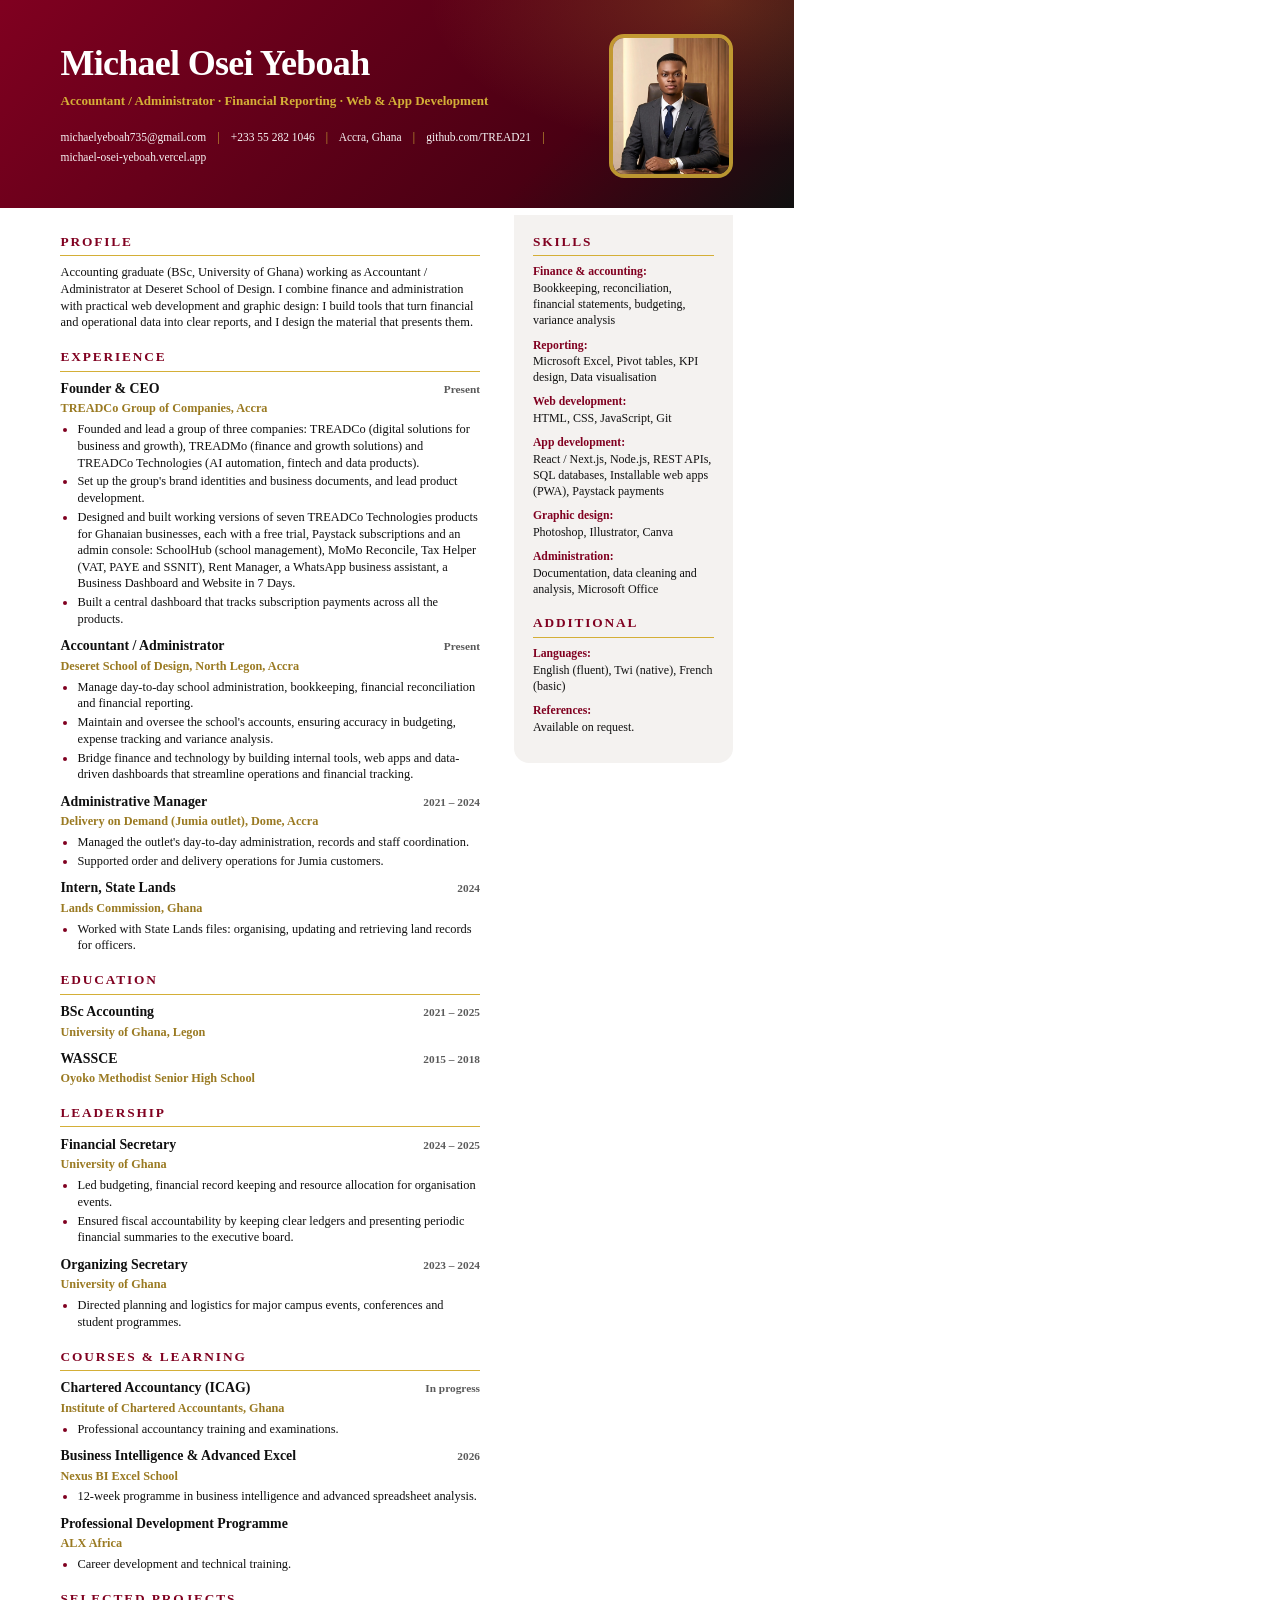
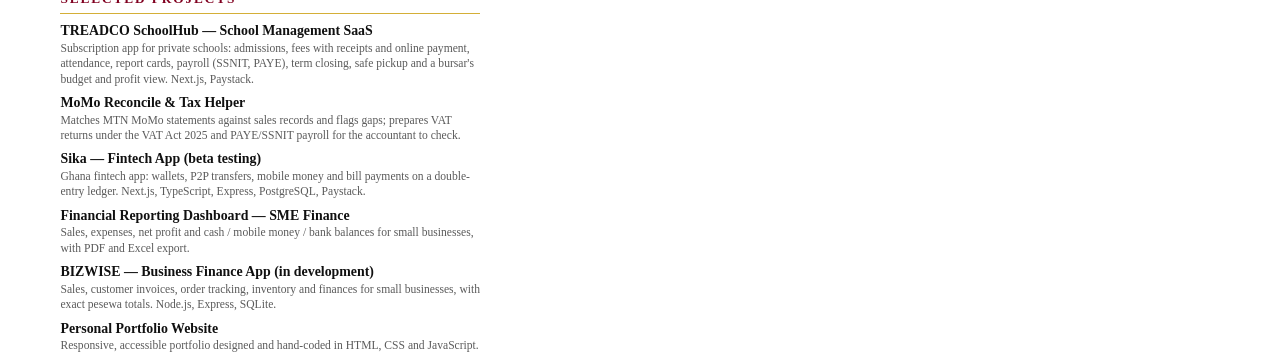
==== commit ebaf6d90: "Drop the in-development label from MoMo Reconcile & Tax Helper Co-Authored-By: Claude Opus 5.5 <nore" ====
--- a/cv-source/cv.html
+++ b/cv-source/cv.html
@@ -35,6 +35,6 @@
 <h2>Education</h2><div class="entry"><div class="row"><h3>BSc Accounting</h3><span class="dates">2021 – 2025</span></div><p class="org">University of Ghana, Legon</p></div><div class="entry"><div class="row"><h3>WASSCE</h3><span class="dates">2015 – 2018</span></div><p class="org">Oyoko Methodist Senior High School</p></div>
 <h2>Leadership</h2><div class="entry"><div class="row"><h3>Financial Secretary</h3><span class="dates">2024 – 2025</span></div><p class="org">University of Ghana</p><ul><li>Led budgeting, financial record keeping and resource allocation for organisation events.</li><li>Ensured fiscal accountability by keeping clear ledgers and presenting periodic financial summaries to the executive board.</li></ul></div><div class="entry"><div class="row"><h3>Organizing Secretary</h3><span class="dates">2023 – 2024</span></div><p class="org">University of Ghana</p><ul><li>Directed planning and logistics for major campus events, conferences and student programmes.</li></ul></div>
 <h2>Courses &amp; learning</h2><div class="entry"><div class="row"><h3>Chartered Accountancy (ICAG)</h3><span class="dates">In progress</span></div><p class="org">Institute of Chartered Accountants, Ghana</p><ul><li>Professional accountancy training and examinations.</li></ul></div><div class="entry"><div class="row"><h3>Business Intelligence &amp; Advanced Excel</h3><span class="dates">2026</span></div><p class="org">Nexus BI Excel School</p><ul><li>12-week programme in business intelligence and advanced spreadsheet analysis.</li></ul></div><div class="entry"><div class="row"><h3>Professional Development Programme</h3><span class="dates"></span></div><p class="org">ALX Africa</p><ul><li>Career development and technical training.</li></ul></div>
-<h2>Selected projects</h2><div class="proj"><h3>TREADCO SchoolHub — School Management SaaS</h3><p>Subscription app for private schools: admissions, fees with receipts and online payment, attendance, report cards, payroll (SSNIT, PAYE), term closing, safe pickup and a bursar&#x27;s budget and profit view. Next.js, Paystack.</p></div><div class="proj"><h3>MoMo Reconcile &amp; Tax Helper (in development)</h3><p>Matches MTN MoMo statements against sales records and flags gaps; prepares VAT returns under the VAT Act 2025 and PAYE/SSNIT payroll for the accountant to check.</p></div><div class="proj"><h3>Sika — Fintech App (beta testing)</h3><p>Ghana fintech app: wallets, P2P transfers, mobile money and bill payments on a double-entry ledger. Next.js, TypeScript, Express, PostgreSQL, Paystack.</p></div><div class="proj"><h3>Financial Reporting Dashboard — SME Finance</h3><p>Sales, expenses, net profit and cash / mobile money / bank balances for small businesses, with PDF and Excel export.</p></div><div class="proj"><h3>BIZWISE — Business Finance App (in development)</h3><p>Sales, customer invoices, order tracking, inventory and finances for small businesses, with exact pesewa totals. Node.js, Express, SQLite.</p></div><div class="proj"><h3>Personal Portfolio Website</h3><p>Responsive, accessible portfolio designed and hand-coded in HTML, CSS and JavaScript.</p></div>
+<h2>Selected projects</h2><div class="proj"><h3>TREADCO SchoolHub — School Management SaaS</h3><p>Subscription app for private schools: admissions, fees with receipts and online payment, attendance, report cards, payroll (SSNIT, PAYE), term closing, safe pickup and a bursar&#x27;s budget and profit view. Next.js, Paystack.</p></div><div class="proj"><h3>MoMo Reconcile &amp; Tax Helper</h3><p>Matches MTN MoMo statements against sales records and flags gaps; prepares VAT returns under the VAT Act 2025 and PAYE/SSNIT payroll for the accountant to check.</p></div><div class="proj"><h3>Sika — Fintech App (beta testing)</h3><p>Ghana fintech app: wallets, P2P transfers, mobile money and bill payments on a double-entry ledger. Next.js, TypeScript, Express, PostgreSQL, Paystack.</p></div><div class="proj"><h3>Financial Reporting Dashboard — SME Finance</h3><p>Sales, expenses, net profit and cash / mobile money / bank balances for small businesses, with PDF and Excel export.</p></div><div class="proj"><h3>BIZWISE — Business Finance App (in development)</h3><p>Sales, customer invoices, order tracking, inventory and finances for small businesses, with exact pesewa totals. Node.js, Express, SQLite.</p></div><div class="proj"><h3>Personal Portfolio Website</h3><p>Responsive, accessible portfolio designed and hand-coded in HTML, CSS and JavaScript.</p></div>
 </div><aside class="side"><h2>Skills</h2><p class="kv"><b>Finance &amp; accounting:</b> Bookkeeping, reconciliation, financial statements, budgeting, variance analysis</p><p class="kv"><b>Reporting:</b> Microsoft Excel, Pivot tables, KPI design, Data visualisation</p><p class="kv"><b>Web development:</b> HTML, CSS, JavaScript, Git</p><p class="kv"><b>App development:</b> React / Next.js, Node.js, REST APIs, SQL databases, Installable web apps (PWA), Paystack payments</p><p class="kv"><b>Graphic design:</b> Photoshop, Illustrator, Canva</p><p class="kv"><b>Administration:</b> Documentation, data cleaning and analysis, Microsoft Office</p><h2>Additional</h2><p class="kv"><b>Languages:</b> English (fluent), Twi (native), French (basic)</p><p class="kv"><b>References:</b> Available on request.</p></aside></main>
 </div></body></html>
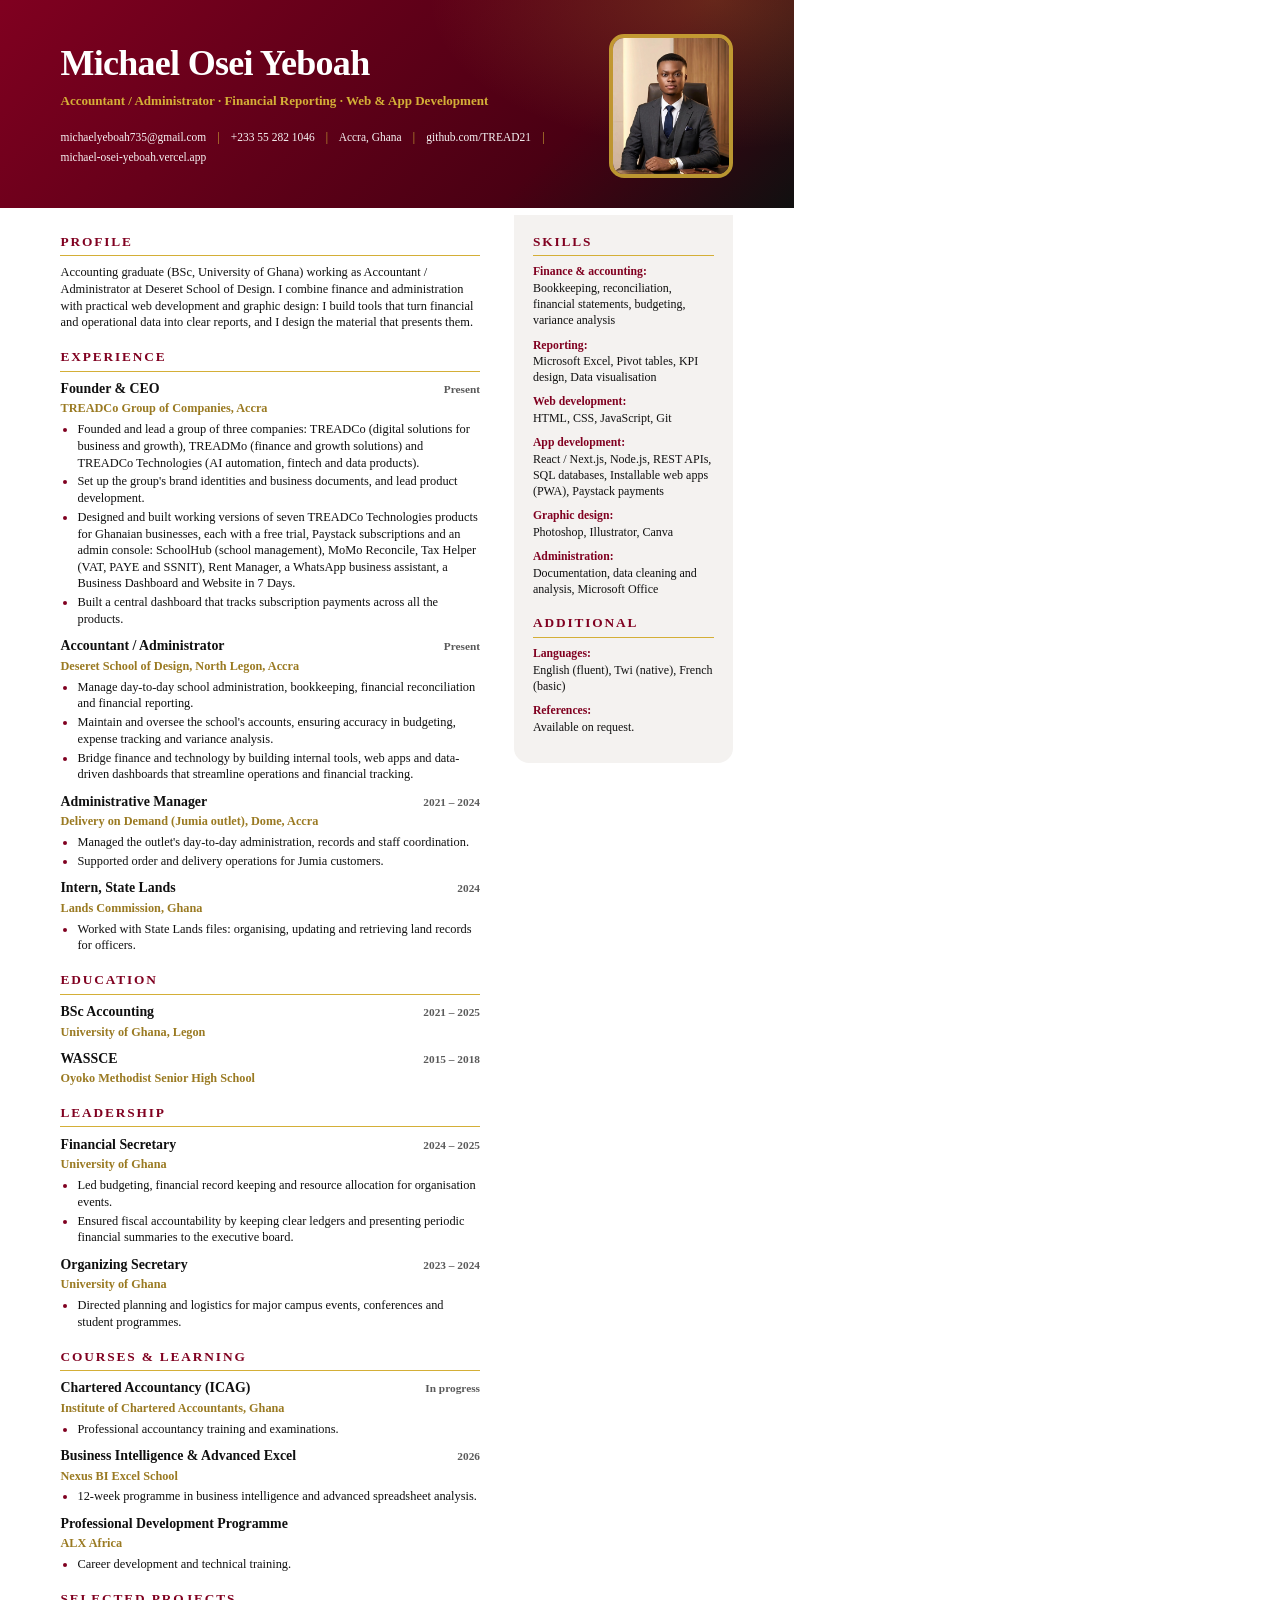
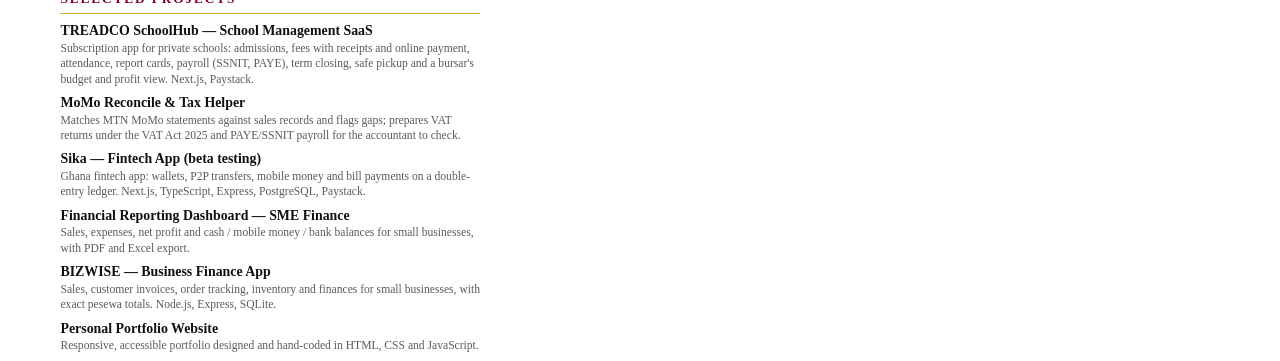
==== commit 8445fb25: "Link BIZWISE to its live app and drop its in-development label Co-Authored-By: Claude Opus 5.5 <nore" ====
--- a/cv-source/cv.html
+++ b/cv-source/cv.html
@@ -35,6 +35,6 @@
 <h2>Education</h2><div class="entry"><div class="row"><h3>BSc Accounting</h3><span class="dates">2021 – 2025</span></div><p class="org">University of Ghana, Legon</p></div><div class="entry"><div class="row"><h3>WASSCE</h3><span class="dates">2015 – 2018</span></div><p class="org">Oyoko Methodist Senior High School</p></div>
 <h2>Leadership</h2><div class="entry"><div class="row"><h3>Financial Secretary</h3><span class="dates">2024 – 2025</span></div><p class="org">University of Ghana</p><ul><li>Led budgeting, financial record keeping and resource allocation for organisation events.</li><li>Ensured fiscal accountability by keeping clear ledgers and presenting periodic financial summaries to the executive board.</li></ul></div><div class="entry"><div class="row"><h3>Organizing Secretary</h3><span class="dates">2023 – 2024</span></div><p class="org">University of Ghana</p><ul><li>Directed planning and logistics for major campus events, conferences and student programmes.</li></ul></div>
 <h2>Courses &amp; learning</h2><div class="entry"><div class="row"><h3>Chartered Accountancy (ICAG)</h3><span class="dates">In progress</span></div><p class="org">Institute of Chartered Accountants, Ghana</p><ul><li>Professional accountancy training and examinations.</li></ul></div><div class="entry"><div class="row"><h3>Business Intelligence &amp; Advanced Excel</h3><span class="dates">2026</span></div><p class="org">Nexus BI Excel School</p><ul><li>12-week programme in business intelligence and advanced spreadsheet analysis.</li></ul></div><div class="entry"><div class="row"><h3>Professional Development Programme</h3><span class="dates"></span></div><p class="org">ALX Africa</p><ul><li>Career development and technical training.</li></ul></div>
-<h2>Selected projects</h2><div class="proj"><h3>TREADCO SchoolHub — School Management SaaS</h3><p>Subscription app for private schools: admissions, fees with receipts and online payment, attendance, report cards, payroll (SSNIT, PAYE), term closing, safe pickup and a bursar&#x27;s budget and profit view. Next.js, Paystack.</p></div><div class="proj"><h3>MoMo Reconcile &amp; Tax Helper</h3><p>Matches MTN MoMo statements against sales records and flags gaps; prepares VAT returns under the VAT Act 2025 and PAYE/SSNIT payroll for the accountant to check.</p></div><div class="proj"><h3>Sika — Fintech App (beta testing)</h3><p>Ghana fintech app: wallets, P2P transfers, mobile money and bill payments on a double-entry ledger. Next.js, TypeScript, Express, PostgreSQL, Paystack.</p></div><div class="proj"><h3>Financial Reporting Dashboard — SME Finance</h3><p>Sales, expenses, net profit and cash / mobile money / bank balances for small businesses, with PDF and Excel export.</p></div><div class="proj"><h3>BIZWISE — Business Finance App (in development)</h3><p>Sales, customer invoices, order tracking, inventory and finances for small businesses, with exact pesewa totals. Node.js, Express, SQLite.</p></div><div class="proj"><h3>Personal Portfolio Website</h3><p>Responsive, accessible portfolio designed and hand-coded in HTML, CSS and JavaScript.</p></div>
+<h2>Selected projects</h2><div class="proj"><h3>TREADCO SchoolHub — School Management SaaS</h3><p>Subscription app for private schools: admissions, fees with receipts and online payment, attendance, report cards, payroll (SSNIT, PAYE), term closing, safe pickup and a bursar&#x27;s budget and profit view. Next.js, Paystack.</p></div><div class="proj"><h3>MoMo Reconcile &amp; Tax Helper</h3><p>Matches MTN MoMo statements against sales records and flags gaps; prepares VAT returns under the VAT Act 2025 and PAYE/SSNIT payroll for the accountant to check.</p></div><div class="proj"><h3>Sika — Fintech App (beta testing)</h3><p>Ghana fintech app: wallets, P2P transfers, mobile money and bill payments on a double-entry ledger. Next.js, TypeScript, Express, PostgreSQL, Paystack.</p></div><div class="proj"><h3>Financial Reporting Dashboard — SME Finance</h3><p>Sales, expenses, net profit and cash / mobile money / bank balances for small businesses, with PDF and Excel export.</p></div><div class="proj"><h3>BIZWISE — Business Finance App</h3><p>Sales, customer invoices, order tracking, inventory and finances for small businesses, with exact pesewa totals. Node.js, Express, SQLite.</p></div><div class="proj"><h3>Personal Portfolio Website</h3><p>Responsive, accessible portfolio designed and hand-coded in HTML, CSS and JavaScript.</p></div>
 </div><aside class="side"><h2>Skills</h2><p class="kv"><b>Finance &amp; accounting:</b> Bookkeeping, reconciliation, financial statements, budgeting, variance analysis</p><p class="kv"><b>Reporting:</b> Microsoft Excel, Pivot tables, KPI design, Data visualisation</p><p class="kv"><b>Web development:</b> HTML, CSS, JavaScript, Git</p><p class="kv"><b>App development:</b> React / Next.js, Node.js, REST APIs, SQL databases, Installable web apps (PWA), Paystack payments</p><p class="kv"><b>Graphic design:</b> Photoshop, Illustrator, Canva</p><p class="kv"><b>Administration:</b> Documentation, data cleaning and analysis, Microsoft Office</p><h2>Additional</h2><p class="kv"><b>Languages:</b> English (fluent), Twi (native), French (basic)</p><p class="kv"><b>References:</b> Available on request.</p></aside></main>
 </div></body></html>
